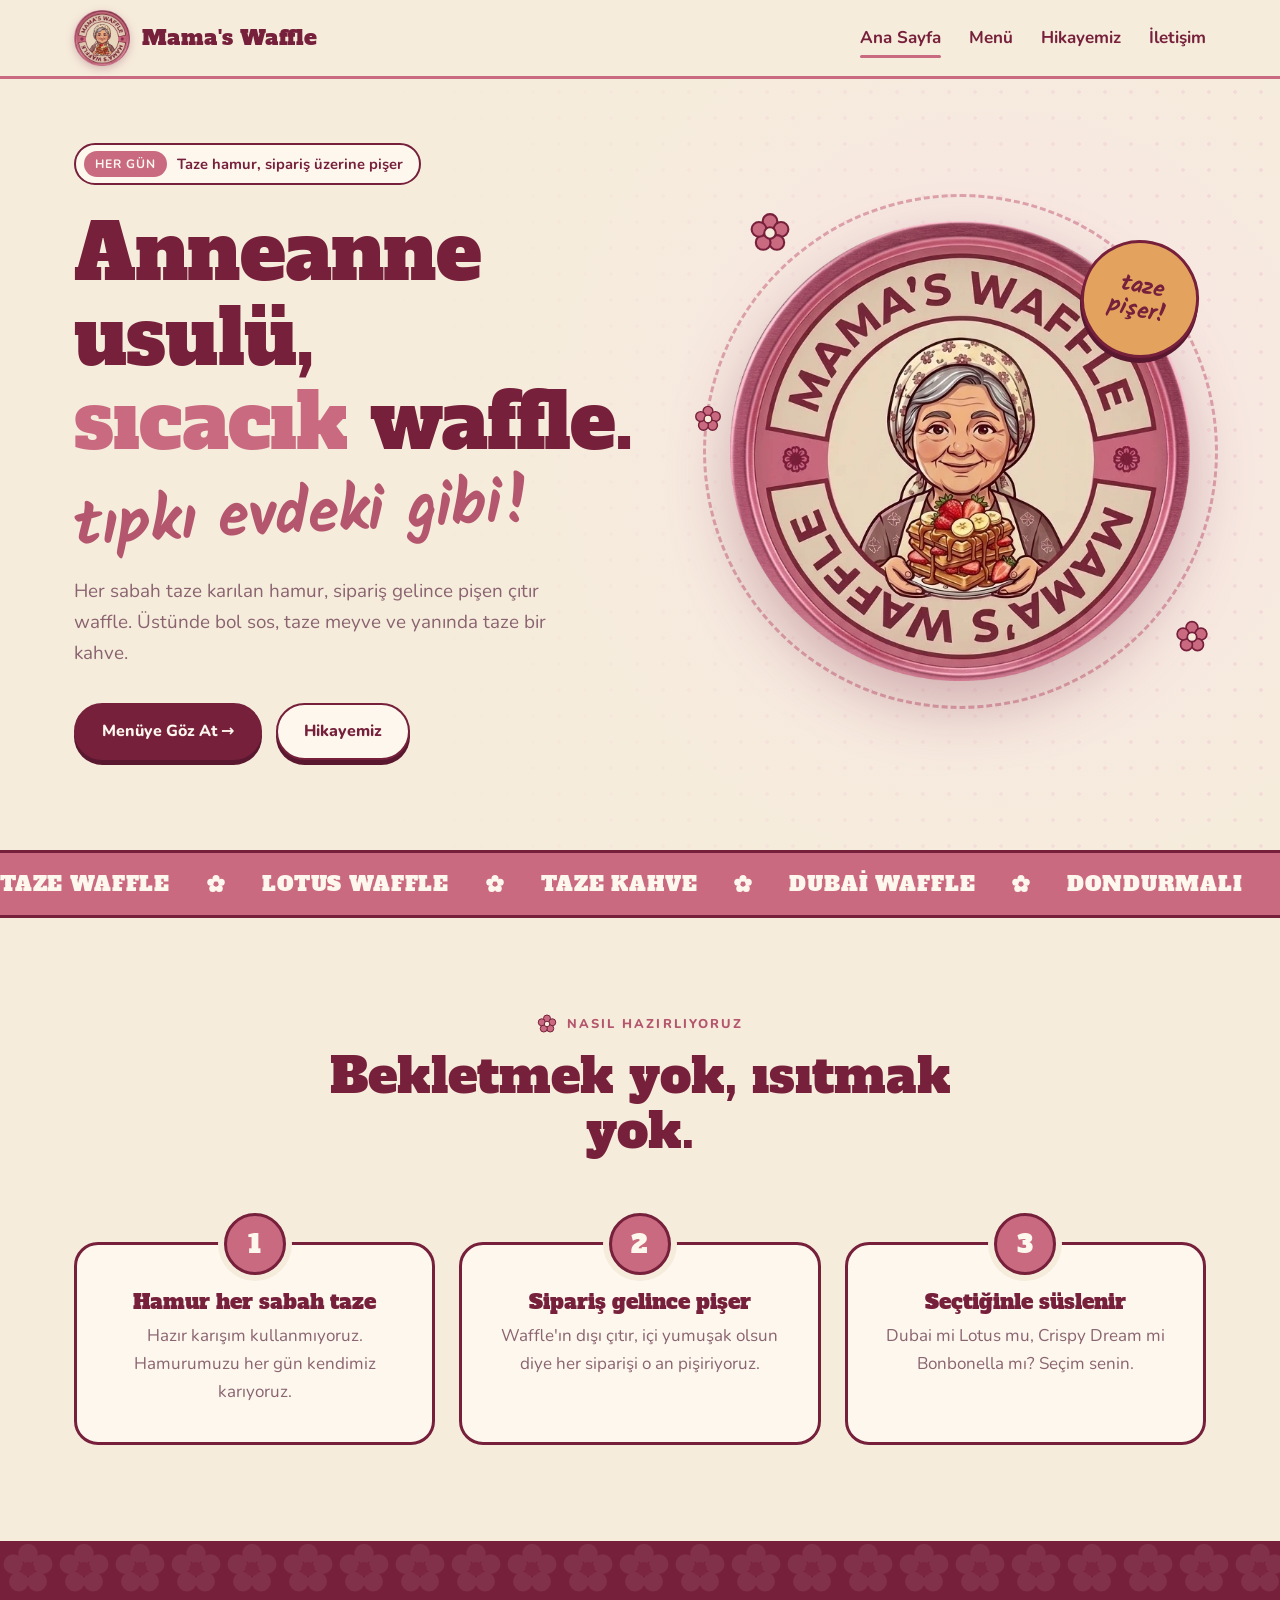
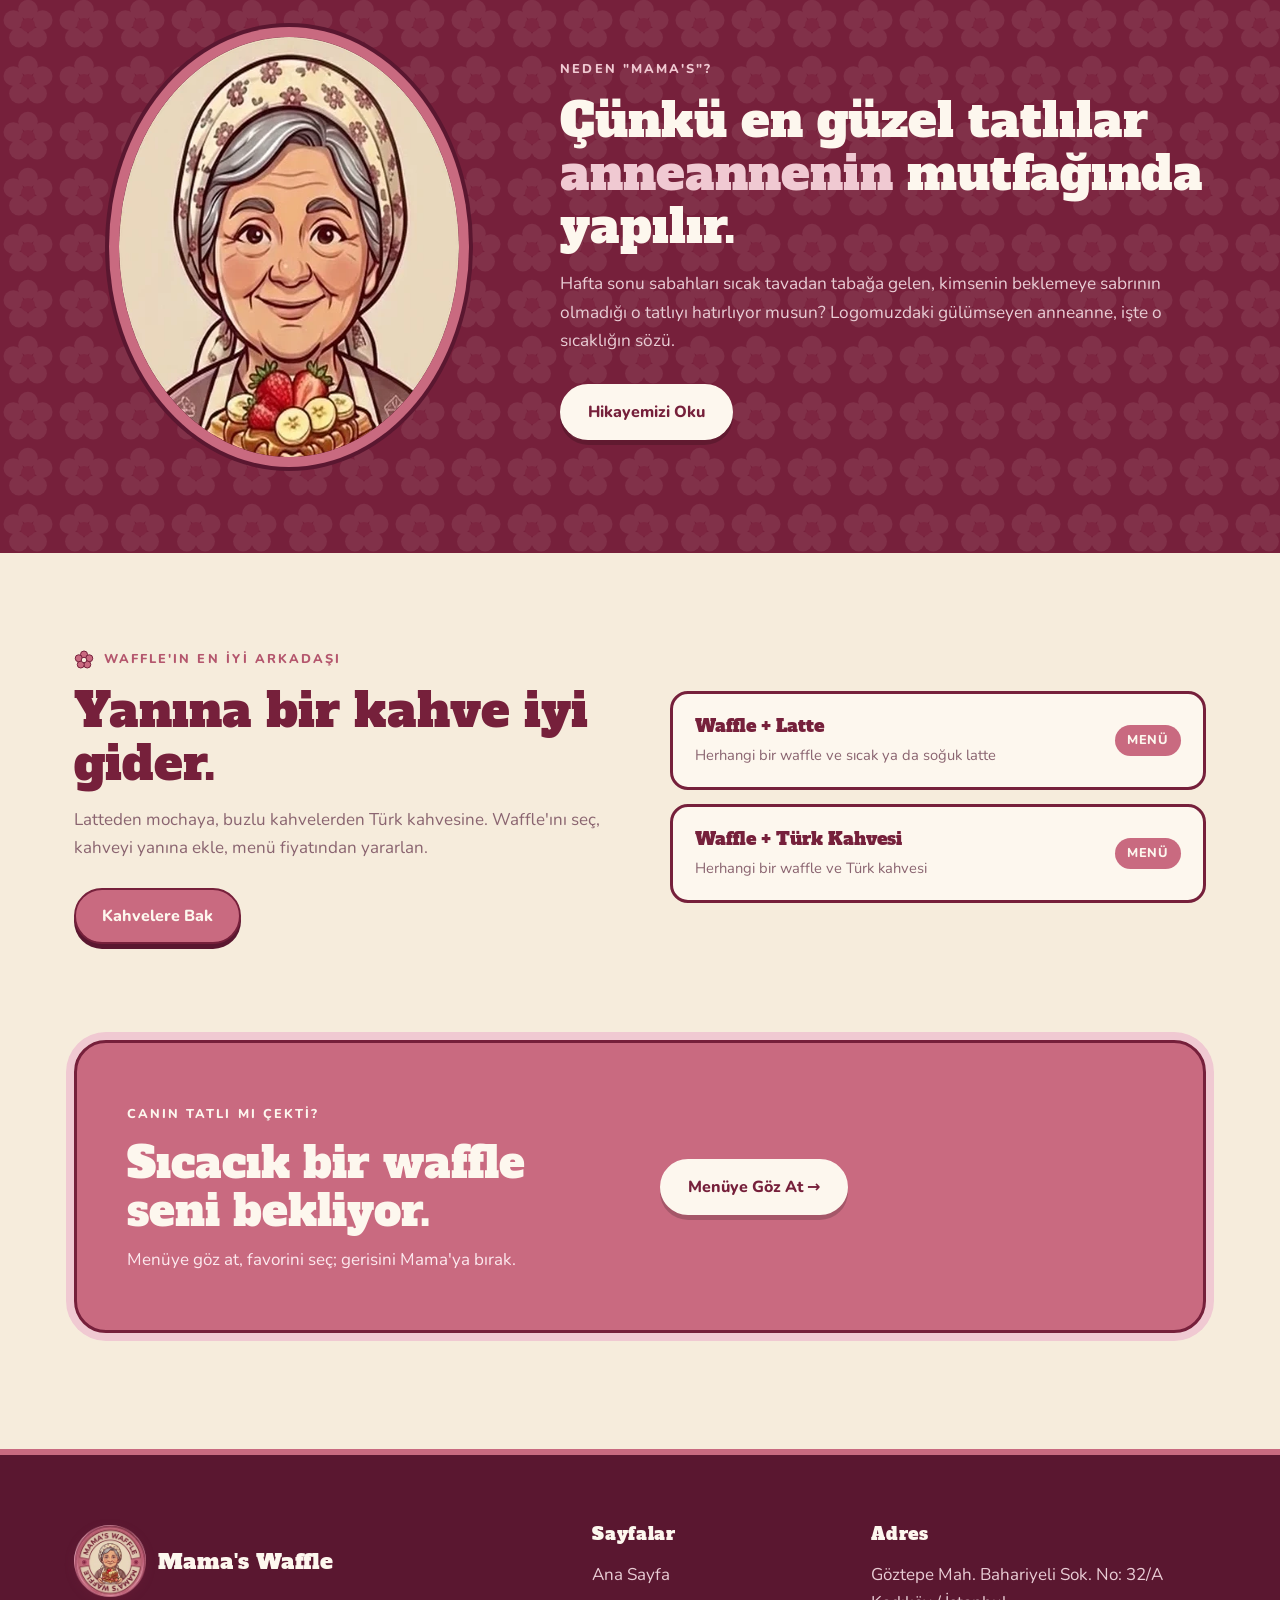
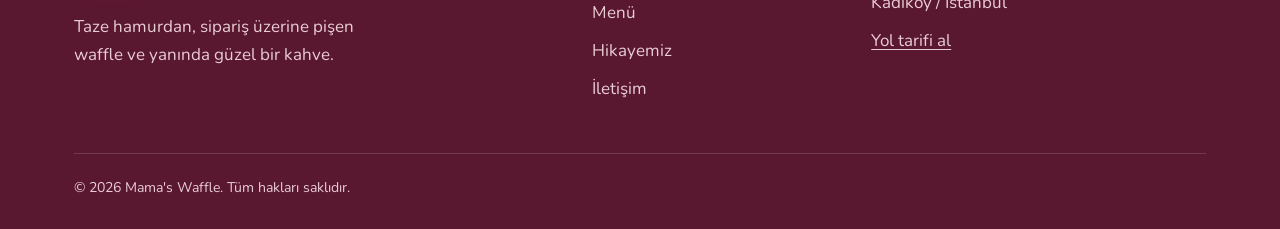
==== index.html @ 6555d4c9 "Oreo Waffle adını Crispy Dream Waffle yap Co-Authored-By: Claude Sonnet 5.5 <noreply@anthropic.com>" ====
<!DOCTYPE html>
<html lang="tr">
<head>
<meta charset="UTF-8">
<meta name="viewport" content="width=device-width, initial-scale=1.0">
<!-- Google tag (gtag.js) -->
<script async src="https://www.googletagmanager.com/gtag/js?id=G-5L23BG56F2"></script>
<script>
  window.dataLayer = window.dataLayer || [];
  function gtag(){dataLayer.push(arguments);}
  gtag('js', new Date());
  gtag('config', 'G-5L23BG56F2');
</script>
<title>Mama's Waffle | Taze Waffle ve Kahve</title>
<meta name="description" content="Mama's Waffle: taze hamurdan, sipariş üzerine pişen waffle ve kahve.">
<link rel="canonical" href="https://www.mamaswaffle.com/">
<meta property="og:type" content="website">
<meta property="og:site_name" content="Mama's Waffle">
<meta property="og:title" content="Mama's Waffle | Taze Waffle ve Kahve">
<meta property="og:description" content="Mama's Waffle: taze hamurdan, sipariş üzerine pişen waffle ve kahve.">
<meta property="og:url" content="https://www.mamaswaffle.com/">
<meta property="og:image" content="https://www.mamaswaffle.com/images/og-image.png">
<meta name="twitter:card" content="summary_large_image">
<meta name="theme-color" content="#76203b">
<link rel="icon" href="favicon.png" type="image/png">
<link rel="apple-touch-icon" href="images/apple-touch-icon.png">
<link rel="preconnect" href="https://fonts.googleapis.com">
<link rel="preconnect" href="https://fonts.gstatic.com" crossorigin>
<link href="https://fonts.googleapis.com/css2?family=Alfa+Slab+One&family=Kalam:wght@700&family=Nunito:wght@400;600;700;800&display=swap" rel="stylesheet">
<link rel="stylesheet" href="style.css">
<script type="application/ld+json">{"@context":"https://schema.org","@type":"CafeOrCoffeeShop","name":"Mama's Waffle","url":"https://www.mamaswaffle.com/","logo":"https://www.mamaswaffle.com/images/logo-512.png","servesCuisine":["Waffle","Tatlı","Kahve"],"image":"https://www.mamaswaffle.com/images/og-image.png","menu":"https://www.mamaswaffle.com/menu.html"}</script>
</head>
<body>

<header>
  <nav class="nav">
    <a href="index.html" class="logo" aria-label="Mama's Waffle ana sayfa"><img src="images/logo-320.webp" alt="Mama's Waffle logosu" width="56" height="56"><span>Mama's Waffle</span></a>
    <div class="nav-links" id="navLinks">
      <a href="index.html" class="active">Ana Sayfa</a>
      <a href="menu.html">Menü</a>
      <a href="hakkimizda.html">Hikayemiz</a>
      <a href="iletisim.html">İletişim</a>
    </div>
    <button class="burger" id="burger" aria-label="Menüyü aç" aria-expanded="false"><span></span><span></span><span></span></button>
  </nav>
</header>

<main>
<section class="hero">
  <div class="container hero-grid">
    <div>
      <span class="soon"><b>Her gün</b> Taze hamur, sipariş üzerine pişer</span>
      <h1>Anneanne usulü,<br><em>sıcacık</em> waffle. <span class="hl">tıpkı evdeki gibi!</span></h1>
      <p class="lead">Her sabah taze karılan hamur, sipariş gelince pişen çıtır waffle. Üstünde bol sos, taze meyve ve yanında taze bir kahve.</p>
      <div class="hero-cta">
        <a href="menu.html" class="btn">Menüye Göz At →</a>
        <a href="hakkimizda.html" class="btn ghost">Hikayemiz</a>
      </div>
    </div>
    <div class="hero-art">
      <div class="badge-wrap">
        <div class="sticker">taze<br>pişer!</div>
        <img src="images/logo.webp" alt="Mama's Waffle logosu: elinde çilekli muzlu waffle tutan gülümseyen anneanne" width="642" height="642">
        <i class="flower f1" aria-hidden="true"></i><i class="flower f2" aria-hidden="true"></i><i class="flower f3" aria-hidden="true"></i>
      </div>
    </div>
  </div>
</section>

<div class="marquee" aria-hidden="true">
  <div class="marquee-track">
    <span>Taze Waffle</span><span>Lotus Waffle</span><span>Taze Kahve</span><span>Dubai Waffle</span><span>Dondurmalı</span>
    <span>Taze Waffle</span><span>Lotus Waffle</span><span>Taze Kahve</span><span>Dubai Waffle</span><span>Dondurmalı</span>
  </div>
</div>

<section class="block">
  <div class="container">
    <div class="head center reveal">
      <span class="eyebrow"><i class="flower"></i>Nasıl hazırlıyoruz</span>
      <h2>Bekletmek yok, ısıtmak yok.</h2>
    </div>
    <div class="steps steps-wrap reveal">
      <div class="step"><div class="n">1</div><h3>Hamur her sabah taze</h3><p>Hazır karışım kullanmıyoruz. Hamurumuzu her gün kendimiz karıyoruz.</p></div>
      <div class="step"><div class="n">2</div><h3>Sipariş gelince pişer</h3><p>Waffle'ın dışı çıtır, içi yumuşak olsun diye her siparişi o an pişiriyoruz.</p></div>
      <div class="step"><div class="n">3</div><h3>Seçtiğinle süslenir</h3><p>Dubai mi Lotus mu, Crispy Dream mi Bonbonella mı? Seçim senin.</p></div>
    </div>
  </div>
</section>


<section class="block mama-band">
  <div class="container grid">
    <img class="portrait reveal" src="images/mama-portre.webp" alt="Mama's Waffle logosundaki anneanne" width="420" height="420" loading="lazy">
    <div class="reveal">
      <span class="eyebrow">Neden "Mama's"?</span>
      <h2>Çünkü en güzel tatlılar <em>anneannenin</em> mutfağında yapılır.</h2>
      <p>Hafta sonu sabahları sıcak tavadan tabağa gelen, kimsenin beklemeye sabrının olmadığı o tatlıyı hatırlıyor musun? Logomuzdaki gülümseyen anneanne, işte o sıcaklığın sözü.</p>
      <a href="hakkimizda.html" class="btn light">Hikayemizi Oku</a>
    </div>
  </div>
</section>

<section class="block">
  <div class="container split">
    <div class="reveal">
      <span class="eyebrow"><i class="flower"></i>Waffle'ın en iyi arkadaşı</span>
      <h2>Yanına bir kahve iyi gider.</h2>
      <p>Latteden mochaya, buzlu kahvelerden Türk kahvesine. Waffle'ını seç, kahveyi yanına ekle, menü fiyatından yararlan.</p>
      <a href="menu.html#sicak" class="btn rose" style="margin-top:26px">Kahvelere Bak</a>
    </div>
    <div class="combo reveal">
      <div><span><b>Waffle + Latte</b><small>Herhangi bir waffle ve sıcak ya da soğuk latte</small></span><span class="p">Menü</span></div>
      <div><span><b>Waffle + Türk Kahvesi</b><small>Herhangi bir waffle ve Türk kahvesi</small></span><span class="p">Menü</span></div>
    </div>
  </div>
</section>

<section class="block" style="padding-top:0">
  <div class="container">
    <div class="notify reveal">
      <div>
        <span class="eyebrow">Canın tatlı mı çekti?</span>
        <h2>Sıcacık bir waffle seni bekliyor.</h2>
        <p>Menüye göz at, favorini seç; gerisini Mama'ya bırak.</p>
      </div>
      <div><a href="menu.html" class="btn light">Menüye Göz At →</a></div>
    </div>
  </div>
</section>
</main>

<footer>
  <div class="container">
    <div class="foot">
      <div>
        <a href="index.html" class="logo"><img src="images/logo-320.webp" alt="" width="72" height="72" loading="lazy"><span>Mama's Waffle</span></a>
        <p style="margin-top:16px;max-width:320px">Taze hamurdan, sipariş üzerine pişen waffle ve yanında güzel bir kahve.</p>
      </div>
      <div>
        <h4>Sayfalar</h4>
        <ul>
          <li><a href="index.html">Ana Sayfa</a></li>
          <li><a href="menu.html">Menü</a></li>
          <li><a href="hakkimizda.html">Hikayemiz</a></li>
          <li><a href="iletisim.html">İletişim</a></li>
        </ul>
      </div>
      <div>
        <h4>Adres</h4>
        <p>Göztepe Mah. Bahariyeli Sok. No: 32/A<br>Kadıköy / İstanbul</p>
        <p style="margin-top:10px"><a href="https://www.google.com/maps/search/?api=1&amp;query=Bahariyeli+Sokak+32+G%C3%B6ztepe+Kad%C4%B1k%C3%B6y+%C4%B0stanbul" target="_blank" rel="noopener" style="text-decoration:underline;text-underline-offset:3px">Yol tarifi al</a></p>
      </div>
    </div>
    <div class="foot-bottom">
      <span>© 2026 Mama's Waffle. Tüm hakları saklıdır.</span>
    </div>
  </div>
</footer>

<script src="script.js"></script>
</body>
</html>
---- style.css ----
/* Mama's Waffle — logodan alınan renkler: gül pembe çerçeve, mürdüm yazı, krem zemin, waffle balı */
:root{
  --rose:#c96a80;
  --rose-2:#b4566d;
  --rose-soft:#f0c9d2;
  --blush:#f8e3e6;
  --plum:#76203b;
  --plum-2:#5a1730;
  --cream:#f6ecdc;
  --paper:#fdf7ee;
  --honey:#e3a35f;
  --honey-soft:#f6dcb8;
  --berry:#c8343f;
  --ink:#4a1a2b;
  --muted:#8a6470;
  --line:rgba(118,32,59,.16);
  --radius:24px;
  --display:'Alfa Slab One',Georgia,serif;
  --body:'Nunito',system-ui,sans-serif;
  --hand:'Kalam',cursive;
}
*{box-sizing:border-box;margin:0;padding:0}
html{scroll-behavior:smooth}
body{font-family:var(--body);background:var(--cream);color:var(--ink);line-height:1.65;font-size:17px;overflow-x:hidden}
h1,h2,h3,h4{font-family:var(--display);font-weight:400;line-height:1.1;color:var(--plum)}
a{color:inherit;text-decoration:none}
img,svg{max-width:100%;display:block}
.container{max-width:1180px;margin:0 auto;padding:0 24px}
.hand{font-family:var(--hand);font-weight:700;color:var(--rose-2)}

/* Çiçek süsü (logodaki çiçek) */
.flower{display:inline-block;width:20px;height:20px;background:url(images/flower.svg) center/contain no-repeat;flex-shrink:0}

/* Butonlar */
.btn{display:inline-flex;align-items:center;justify-content:center;gap:10px;background:var(--plum);color:var(--paper);border:2.5px solid var(--plum);
  padding:13px 26px;border-radius:999px;font-weight:800;font-size:1rem;cursor:pointer;font-family:var(--body);
  box-shadow:0 5px 0 var(--plum-2);transition:transform .15s,box-shadow .15s,background .15s}
.btn:hover{transform:translateY(-2px);box-shadow:0 7px 0 var(--plum-2)}
.btn:active{transform:translateY(3px);box-shadow:0 2px 0 var(--plum-2)}
.btn.rose{background:var(--rose);border-color:var(--plum)}
.btn.ghost{background:var(--paper);color:var(--plum);border-color:var(--plum)}
.btn.light{background:var(--paper);color:var(--plum);border-color:var(--paper);box-shadow:0 5px 0 rgba(0,0,0,.18)}

.eyebrow{display:inline-flex;align-items:center;gap:10px;font-size:.8rem;font-weight:800;letter-spacing:.16em;text-transform:uppercase;color:var(--rose-2);margin-bottom:14px}

/* Duyuru */
.announce{background:var(--plum);color:var(--cream);text-align:center;font-size:.92rem;padding:9px 16px;font-weight:600}
.announce a{color:var(--rose-soft);font-weight:800;text-decoration:underline;text-underline-offset:3px}

/* Header */
header{position:sticky;top:0;z-index:50;background:var(--cream);border-bottom:3px solid var(--rose)}
.nav{display:flex;align-items:center;justify-content:space-between;max-width:1180px;margin:0 auto;padding:10px 24px;gap:16px}
.logo{display:flex;align-items:center;gap:12px;line-height:1}
.logo img{width:56px;height:56px;filter:drop-shadow(0 3px 4px rgba(118,32,59,.25))}
.logo span{font-family:var(--display);font-size:1.35rem;color:var(--plum);letter-spacing:.02em}
.nav-links{display:flex;align-items:center;gap:28px}
.nav-links a{font-weight:700;position:relative;color:var(--plum)}
.nav-links a:not(.btn)::after{content:'';position:absolute;left:0;bottom:-6px;height:3px;width:0;background:var(--rose);border-radius:3px;transition:width .2s}
.nav-links a:not(.btn):hover::after,.nav-links a.active::after{width:100%}
.nav-links .btn{padding:9px 20px;font-size:.95rem;color:var(--paper)}
.burger{display:none;background:var(--paper);border:2.5px solid var(--plum);border-radius:14px;width:48px;height:44px;cursor:pointer;flex-direction:column;justify-content:center;align-items:center;gap:5px}
.burger span{width:20px;height:2.5px;background:var(--plum);border-radius:2px;transition:.2s}
.burger.open span:nth-child(1){transform:translateY(7.5px) rotate(45deg)}
.burger.open span:nth-child(2){opacity:0}
.burger.open span:nth-child(3){transform:translateY(-7.5px) rotate(-45deg)}

/* Hero */
.hero{position:relative;padding:64px 0 90px;overflow:hidden;
  background:radial-gradient(circle at 78% 46%,var(--blush) 0,transparent 42%)}
.hero::before{content:'';position:absolute;inset:0;pointer-events:none;opacity:.5;
  background-image:radial-gradient(var(--rose-soft) 1.6px,transparent 1.6px);background-size:26px 26px;
  -webkit-mask-image:linear-gradient(90deg,transparent 30%,#000 100%);mask-image:linear-gradient(90deg,transparent 30%,#000 100%)}
.hero-grid{display:grid;grid-template-columns:1.1fr .9fr;gap:40px;align-items:center;position:relative}
.soon{display:inline-flex;align-items:center;gap:10px;background:var(--paper);border:2.5px solid var(--plum);border-radius:999px;padding:6px 16px 6px 8px;font-weight:700;font-size:.92rem;margin-bottom:26px;color:var(--plum)}
.soon b{background:var(--rose);color:var(--paper);border-radius:999px;padding:3px 11px;font-size:.76rem;letter-spacing:.08em;text-transform:uppercase}
.hero h1{font-size:clamp(2.6rem,6vw,4.9rem);letter-spacing:-.01em}
.hero h1 em{font-style:normal;color:var(--rose)}
.hero h1 .hl{font-family:var(--hand);font-weight:700;color:var(--rose-2);font-size:.82em;display:inline-block;transform:rotate(-3deg)}
.hero p.lead{font-size:1.18rem;color:var(--muted);max-width:520px;margin:24px 0 34px}
.hero-cta{display:flex;flex-wrap:wrap;gap:14px}
.badge-wrap{position:relative;width:min(100%,460px);margin:0 auto;aspect-ratio:1}
.badge-wrap::before{content:'';position:absolute;inset:-6%;border-radius:50%;border:3px dashed var(--rose);opacity:.55;animation:spin 60s linear infinite}
.badge-wrap img{position:relative;width:100%;height:100%;filter:drop-shadow(0 26px 30px rgba(118,32,59,.28));animation:float 5s ease-in-out infinite}
.badge-wrap .f1,.badge-wrap .f2,.badge-wrap .f3{position:absolute;width:42px;height:42px}
.badge-wrap .f1{top:-2%;left:4%}.badge-wrap .f2{bottom:6%;right:-4%;width:34px;height:34px}.badge-wrap .f3{top:40%;left:-8%;width:28px;height:28px}
.sticker{position:absolute;right:-2%;top:4%;width:118px;height:118px;border-radius:50%;background:var(--honey);color:var(--plum);border:3px solid var(--plum);
  display:flex;align-items:center;justify-content:center;text-align:center;font-family:var(--hand);font-weight:700;font-size:1.45rem;line-height:1.05;transform:rotate(12deg);box-shadow:0 5px 0 var(--plum-2);z-index:2}
@keyframes float{50%{transform:translateY(-12px)}}
@keyframes spin{to{transform:rotate(360deg)}}

/* Kayan şerit */
.marquee{background:var(--rose);color:var(--paper);border-block:3px solid var(--plum);overflow:hidden;padding:14px 0}
.marquee-track{display:flex;gap:36px;width:max-content;animation:scroll 30s linear infinite;align-items:center}
.marquee span{font-family:var(--display);font-size:1.3rem;letter-spacing:.04em;text-transform:uppercase;display:flex;align-items:center;gap:36px}
.marquee span::after{content:'';width:20px;height:20px;background:url(images/flower-cream.svg) center/contain no-repeat}
@keyframes scroll{to{transform:translateX(-50%)}}

/* Bölümler */
.block{padding:96px 0}
.head{max-width:640px;margin-bottom:50px}
.head.center{text-align:center;margin-inline:auto}
.head h2{font-size:clamp(2rem,4.2vw,3.1rem)}
.head p{color:var(--muted);margin-top:14px;font-size:1.08rem}

/* Etiket bandı başlık (logodaki yay bant gibi) */
.ribbon{display:inline-block;background:var(--paper);border:3px solid var(--plum);border-radius:14px;padding:6px 18px;font-family:var(--display);color:var(--plum);letter-spacing:.06em;text-transform:uppercase;font-size:.95rem;box-shadow:0 0 0 5px var(--rose)}

/* Kova / tabak */
.duo{display:grid;grid-template-columns:1fr 1fr;gap:28px}
.duo-card{background:var(--paper);border:3px solid var(--plum);border-radius:var(--radius);padding:34px;display:grid;grid-template-columns:1fr 140px;gap:18px;align-items:center;box-shadow:0 0 0 7px var(--rose-soft);transition:transform .2s}
.duo-card:hover{transform:translateY(-4px)}
.duo-card.alt{background:var(--plum);color:var(--cream);box-shadow:0 0 0 7px var(--rose)}
.duo-card.alt h3{color:var(--paper)}
.duo-card .num{font-weight:800;font-size:.82rem;letter-spacing:.12em;text-transform:uppercase;color:var(--rose-2)}
.duo-card.alt .num{color:var(--rose-soft)}
.duo-card h3{font-size:2rem;margin:8px 0 10px}
.duo-card p{color:var(--muted)}
.duo-card.alt p{color:#e9cdd5}
.duo-card a{display:inline-block;margin-top:16px;font-weight:800;border-bottom:2.5px solid var(--rose)}

/* Adımlar */
.steps{display:grid;grid-template-columns:repeat(3,1fr);gap:24px}
.step{background:var(--paper);border-radius:var(--radius);padding:36px 30px;border:3px solid var(--plum);position:relative;text-align:center}
.step .n{width:62px;height:62px;border-radius:50%;background:var(--rose);color:var(--paper);font-family:var(--display);font-size:1.6rem;display:flex;align-items:center;justify-content:center;margin:-68px auto 16px;border:3px solid var(--plum);box-shadow:0 0 0 6px var(--cream)}
.step h3{font-size:1.3rem;margin-bottom:8px}
.step p{color:var(--muted)}
.steps-wrap{padding-top:34px}

/* Favoriler */
.favs{display:grid;grid-template-columns:repeat(4,1fr);gap:22px}
.fav{background:var(--paper);border:3px solid var(--plum);border-radius:var(--radius);overflow:hidden;display:flex;flex-direction:column;transition:transform .2s,box-shadow .2s}
.fav:hover{transform:translateY(-5px);box-shadow:0 10px 0 var(--rose)}
.art{height:160px;position:relative;border-bottom:3px solid var(--plum);display:flex;align-items:center;justify-content:center}
.art svg{width:110px;height:110px}
.art.a1{background:#e6efd4}.art.a2{background:var(--honey-soft)}.art.a3{background:var(--blush)}.art.a4{background:#efe2f0}
.tag{position:absolute;top:12px;left:12px;background:var(--plum);color:var(--paper);font-size:.72rem;font-weight:800;letter-spacing:.08em;text-transform:uppercase;padding:4px 10px;border-radius:999px}
.tag.r{background:var(--rose)}.tag.g{background:#6d8a3a}
.fav-body{padding:18px 20px 22px;display:flex;flex-direction:column;gap:4px;flex:1}
.fav-body .type{font-size:.76rem;font-weight:800;letter-spacing:.12em;text-transform:uppercase;color:var(--rose-2)}
.fav-body h3{font-size:1.25rem}
.fav-body p{color:var(--muted);font-size:.95rem}

/* Mama bandı */
.mama-band{background:var(--plum);color:var(--cream);position:relative;overflow:hidden}
.mama-band::before{content:'';position:absolute;inset:0;opacity:.08;background:url(images/flower-cream.svg) 0 0/56px 56px}
.mama-band .grid{display:grid;grid-template-columns:.8fr 1.2fr;gap:56px;align-items:center;position:relative}
.mama-band h2{color:var(--paper);font-size:clamp(2rem,4vw,3rem)}
.mama-band h2 em{font-style:normal;color:var(--rose-soft)}
.mama-band p{color:#e9cdd5;margin:18px 0 28px;font-size:1.08rem}
.mama-band .eyebrow{color:var(--rose-soft)}
.mama-band .portrait{max-width:340px;margin:0 auto;border-radius:50%;box-shadow:0 0 0 10px var(--rose),0 0 0 14px var(--plum-2)}

/* Kahve */
.combo{display:grid;gap:14px}
.combo div{display:flex;justify-content:space-between;align-items:center;gap:16px;background:var(--paper);border:3px solid var(--plum);border-radius:18px;padding:18px 22px}
.combo b{display:block;font-family:var(--display);font-weight:400;color:var(--plum);font-size:1.1rem}
.combo small{color:var(--muted);font-size:.92rem}
.combo .p{background:var(--rose);color:var(--paper);font-weight:800;font-size:.8rem;padding:5px 12px;border-radius:999px;white-space:nowrap;text-transform:uppercase;letter-spacing:.06em}
.split{display:grid;grid-template-columns:1fr 1fr;gap:60px;align-items:center}
.split h2{font-size:clamp(2rem,4vw,3rem)}
.split p{color:var(--muted);margin-top:16px}

/* Fit */
.fit-band{display:grid;grid-template-columns:auto 1fr auto;gap:30px;align-items:center;background:#e9efd9;border:3px solid var(--plum);border-radius:var(--radius);padding:32px 36px}
.fit-band .badge{width:84px;height:84px;border-radius:50%;background:#6d8a3a;color:var(--paper);display:flex;align-items:center;justify-content:center;font-family:var(--display);font-size:1.3rem;border:3px solid var(--plum)}
.fit-band h3{font-size:1.6rem}
.fit-band p{color:var(--muted);margin-top:6px}

/* Haber ver */
.notify{background:var(--rose);color:var(--paper);border:3px solid var(--plum);border-radius:32px;padding:56px 50px;display:grid;grid-template-columns:1fr 1fr;gap:40px;align-items:center;position:relative;overflow:hidden;box-shadow:0 0 0 8px var(--rose-soft)}
.notify h2{color:var(--paper);font-size:clamp(1.9rem,3.6vw,2.7rem)}
.notify p{margin-top:12px;color:#fde9ee}
.notify .eyebrow{color:var(--paper)}
.notify form{display:grid;gap:12px}
.field{width:100%;padding:14px 18px;border-radius:14px;border:2.5px solid var(--plum);background:var(--paper);font:inherit;color:var(--ink)}
.field:focus{outline:3px solid var(--rose-soft);outline-offset:1px}
textarea.field{min-height:130px;resize:vertical}
.form-msg{display:none;background:var(--paper);color:var(--plum);border:2.5px solid var(--plum);border-radius:14px;padding:13px 16px;font-weight:700}
.form-msg.show{display:block}

/* Sayfa başı */
.page-hero{padding:70px 0 56px;position:relative;overflow:hidden;text-align:center;background:radial-gradient(circle at 50% 0,var(--blush),transparent 60%);border-bottom:3px dashed var(--rose)}
.page-hero h1{font-size:clamp(2.4rem,5.5vw,4.2rem);max-width:820px;margin:0 auto}
.page-hero h1 em{font-style:normal;color:var(--rose)}
.page-hero p{color:var(--muted);max-width:600px;margin:18px auto 0;font-size:1.12rem}
.page-hero .mini{width:86px;height:86px;margin:0 auto 18px}

/* Menü */
.tabs{position:sticky;top:79px;z-index:40;background:var(--cream);border-bottom:2px solid var(--line)}
.tabs .container{display:flex;gap:8px;overflow-x:auto;padding-block:12px;scrollbar-width:none}
.tabs .container::-webkit-scrollbar{display:none}
.tabs a{white-space:nowrap;padding:8px 16px;border-radius:999px;font-weight:800;font-size:.92rem;border:2.5px solid var(--plum);color:var(--plum);background:var(--paper);transition:background .15s,color .15s}
.tabs a.on,.tabs a:hover{background:var(--plum);color:var(--paper)}
.menu-sec{padding:64px 0 16px;scroll-margin-top:150px}
.sec-head{display:flex;align-items:flex-end;justify-content:space-between;gap:30px;flex-wrap:wrap;margin-bottom:22px;padding-bottom:16px;border-bottom:3px solid var(--plum)}
.sec-head h2{font-size:clamp(1.8rem,3.6vw,2.5rem);display:flex;align-items:center;gap:12px}
.sec-head p{color:var(--muted);max-width:460px}
.m-grid{display:grid;grid-template-columns:1fr 1fr;column-gap:60px}
.m-item{padding:20px 0;border-bottom:2px dotted var(--rose-soft)}
.m-row{display:flex;align-items:baseline;gap:12px}
.m-row h3{font-family:var(--body);font-weight:800;font-size:1.12rem;color:var(--plum)}
.m-row .dots{flex:1;border-bottom:2px dotted var(--rose);transform:translateY(-5px)}
.m-row .price{font-family:var(--display);color:var(--rose-2);font-size:1.15rem}
.m-item p{color:var(--muted);font-size:.95rem;margin-top:4px}
.pill{display:inline-block;font-size:.66rem;font-weight:800;letter-spacing:.08em;text-transform:uppercase;padding:2px 8px;border-radius:999px;vertical-align:middle;margin-left:4px;background:var(--plum);color:var(--paper)}
.pill.r{background:var(--rose)}.pill.y{background:var(--honey);color:var(--plum)}.pill.g{background:#6d8a3a}
.note{margin:46px 0 80px;background:var(--paper);border:2.5px dashed var(--rose);border-radius:18px;padding:18px 22px;color:var(--muted);font-size:.95rem}
.note.inline{margin:26px 0 0}

/* Hikaye */
.quote{font-family:var(--hand);font-size:clamp(1.9rem,3.4vw,2.6rem);line-height:1.25;color:var(--plum);background:var(--paper);border:3px solid var(--plum);border-radius:var(--radius);padding:44px 40px;box-shadow:0 0 0 8px var(--rose-soft);position:relative;font-weight:700}
.quote small{display:block;font-family:var(--body);font-size:1rem;color:var(--muted);margin-top:16px;font-weight:600}
.quote::before{content:'';position:absolute;top:-22px;right:28px;width:44px;height:44px;background:url(images/flower.svg) center/contain no-repeat}
.values{display:grid;grid-template-columns:repeat(3,1fr);gap:22px}
.value{background:var(--paper);border:3px solid var(--plum);border-radius:var(--radius);padding:30px}
.value .ic{width:56px;height:56px;border-radius:50%;background:var(--blush);border:2.5px solid var(--plum);display:flex;align-items:center;justify-content:center;margin-bottom:16px}
.value h3{font-size:1.3rem;margin-bottom:8px}
.value p{color:var(--muted)}

/* İletişim */
.contact-grid{display:grid;grid-template-columns:.9fr 1.1fr;gap:40px;align-items:start}
.info-list{display:grid;gap:16px}
.info{display:flex;gap:16px;align-items:flex-start;background:var(--paper);border:3px solid var(--plum);border-radius:20px;padding:20px}
.info .ic{width:46px;height:46px;border-radius:50%;background:var(--blush);display:flex;align-items:center;justify-content:center;flex-shrink:0;border:2px solid var(--plum)}
.info h3{font-size:1.15rem}
.info p{color:var(--muted);font-size:.96rem}
.card-form{background:var(--paper);border:3px solid var(--plum);border-radius:var(--radius);padding:34px;display:grid;gap:14px;box-shadow:0 0 0 8px var(--rose-soft)}
.card-form h2{font-size:1.7rem;margin-bottom:6px}
.card-form label{display:grid;gap:6px;font-weight:700;font-size:.92rem;color:var(--plum)}
.row2{display:grid;grid-template-columns:1fr 1fr;gap:14px}

/* Footer */
footer{background:var(--plum-2);color:#e9cdd5;padding:70px 0 30px;margin-top:20px;border-top:6px solid var(--rose)}
.foot{display:grid;grid-template-columns:2fr 1fr 1.4fr;gap:40px}
footer .logo span{color:var(--paper)}
footer .logo img{width:72px;height:72px}
footer h4{color:var(--paper);font-size:1.1rem;margin-bottom:16px;letter-spacing:.04em}
footer ul{list-style:none;display:grid;gap:10px}
footer a:hover{color:var(--paper)}
.foot-bottom{border-top:1px solid rgba(255,255,255,.15);margin-top:50px;padding-top:22px;display:flex;justify-content:space-between;gap:16px;flex-wrap:wrap;font-size:.88rem}
.foot-bottom a{text-decoration:underline;text-underline-offset:3px}

/* Kaydırınca belirme */
.reveal{opacity:0;translate:0 24px;transition:opacity .7s ease,translate .7s ease}
.reveal.in{opacity:1;translate:0 0}
@media (prefers-reduced-motion:reduce){*{animation:none!important;transition:none!important}.reveal{opacity:1;translate:0 0}}

/* Mobil */
@media (max-width:980px){
  .hero-grid,.split,.mama-band .grid,.contact-grid,.notify{grid-template-columns:1fr}
  .hero-art{order:-1}
  .badge-wrap{width:min(78%,360px)}
  .favs{grid-template-columns:1fr 1fr}
  .duo{grid-template-columns:1fr}
  .values,.steps{grid-template-columns:1fr}
  .steps{gap:56px}
  .foot{grid-template-columns:1fr 1fr}
  .foot>div:first-child{grid-column:1/-1}
}
@media (max-width:820px){
  .burger{display:flex}
  .nav-links{position:absolute;top:100%;left:0;right:0;background:var(--cream);flex-direction:column;align-items:stretch;gap:0;padding:8px 24px 20px;border-bottom:3px solid var(--rose);display:none}
  .nav-links.open{display:flex}
  .nav-links a{padding:14px 0;border-bottom:1px solid var(--line)}
  .nav-links a:not(.btn)::after{display:none}
  .nav-links .btn{margin-top:14px;border-bottom:2.5px solid var(--plum)}
  .m-grid{grid-template-columns:1fr}
  .tabs{top:75px}
}
@media (max-width:560px){
  body{font-size:16px}
  .container{padding:0 16px}
  .nav{padding:8px 16px}
  .logo img{width:52px;height:52px}
  .logo span{font-size:1.15rem}
  .block{padding:70px 0}
  .hero{padding:36px 0 64px}
  .sticker{width:92px;height:92px;font-size:1.15rem}
  .favs{grid-template-columns:1fr}
  .duo-card{grid-template-columns:1fr;padding:28px}
  .duo-card svg{display:none}
  .fit-band{grid-template-columns:1fr;text-align:center;justify-items:center}
  .notify{padding:40px 24px}
  .row2{grid-template-columns:1fr}
  .foot{grid-template-columns:1fr}
  .tabs{top:71px}
}
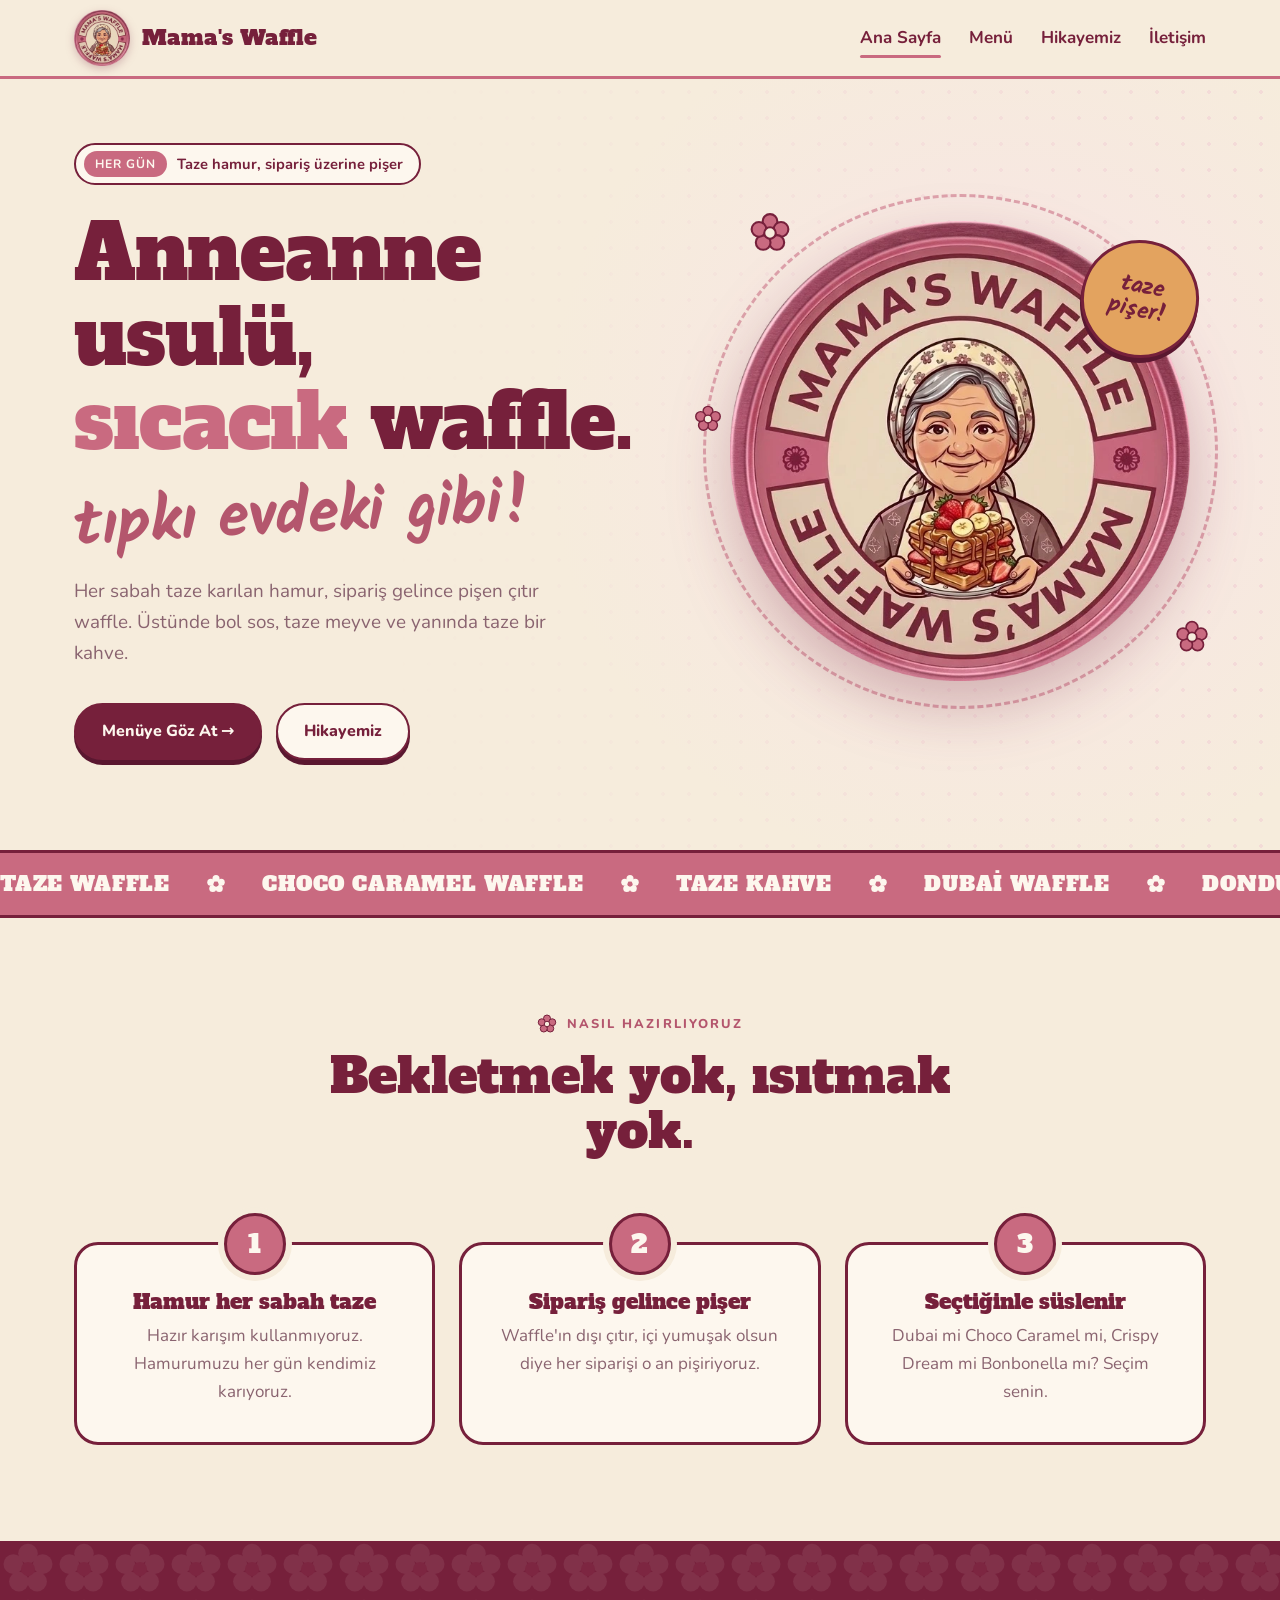
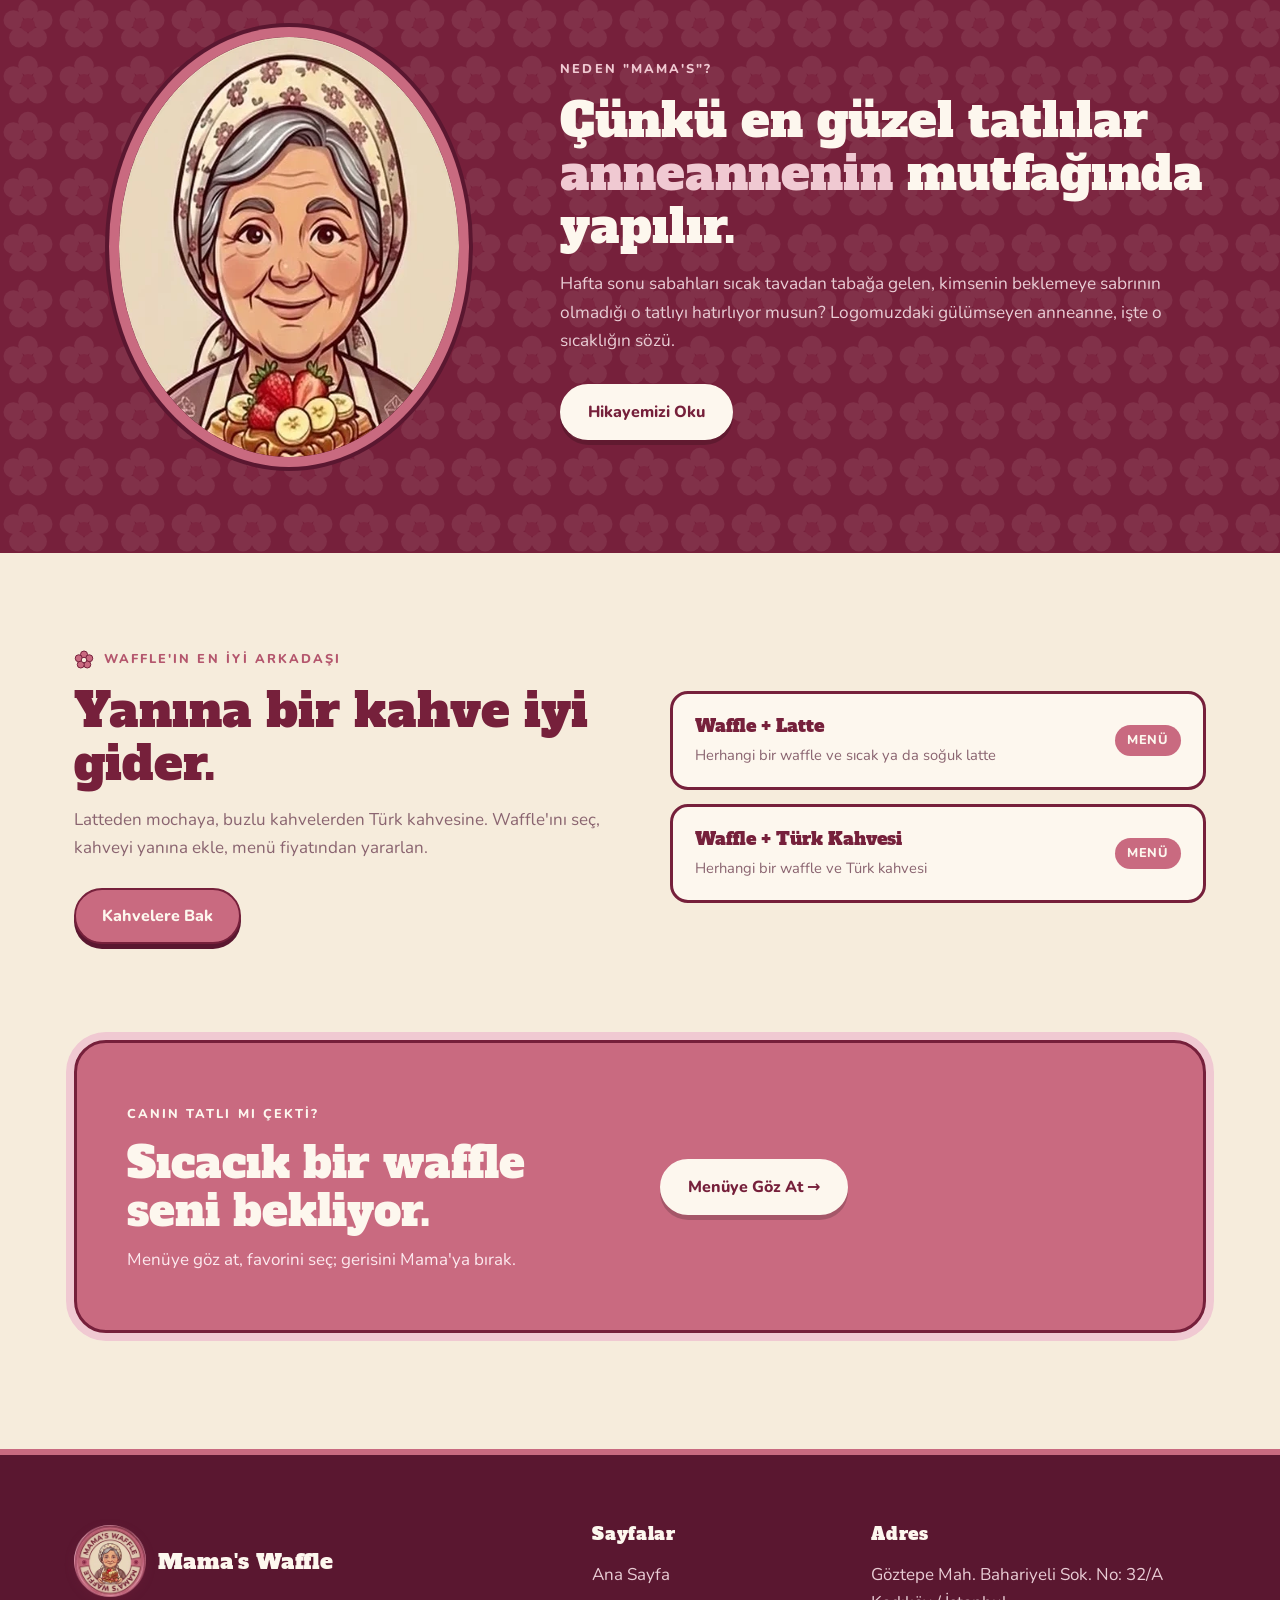
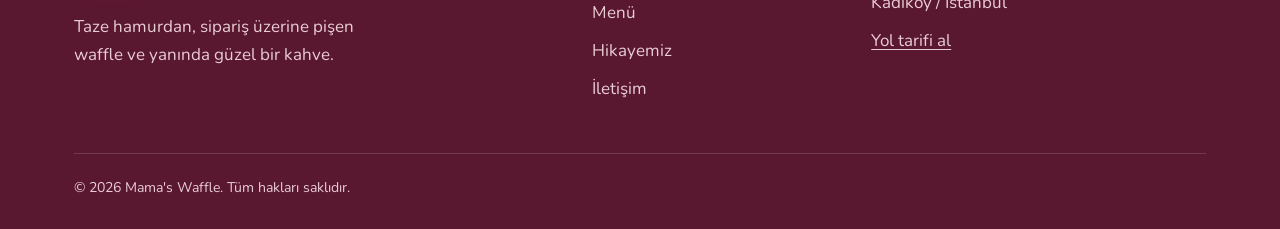
==== commit d27b1628: "Lotus Waffle adını Choco Caramel Waffle yap Co-Authored-By: Claude Sonnet 5.5 <noreply@anthropic.com" ====
--- a/index.html
+++ b/index.html
@@ -69,8 +69,8 @@
 
 <div class="marquee" aria-hidden="true">
   <div class="marquee-track">
-    <span>Taze Waffle</span><span>Lotus Waffle</span><span>Taze Kahve</span><span>Dubai Waffle</span><span>Dondurmalı</span>
-    <span>Taze Waffle</span><span>Lotus Waffle</span><span>Taze Kahve</span><span>Dubai Waffle</span><span>Dondurmalı</span>
+    <span>Taze Waffle</span><span>Choco Caramel Waffle</span><span>Taze Kahve</span><span>Dubai Waffle</span><span>Dondurmalı</span>
+    <span>Taze Waffle</span><span>Choco Caramel Waffle</span><span>Taze Kahve</span><span>Dubai Waffle</span><span>Dondurmalı</span>
   </div>
 </div>
 
@@ -83,7 +83,7 @@
     <div class="steps steps-wrap reveal">
       <div class="step"><div class="n">1</div><h3>Hamur her sabah taze</h3><p>Hazır karışım kullanmıyoruz. Hamurumuzu her gün kendimiz karıyoruz.</p></div>
       <div class="step"><div class="n">2</div><h3>Sipariş gelince pişer</h3><p>Waffle'ın dışı çıtır, içi yumuşak olsun diye her siparişi o an pişiriyoruz.</p></div>
-      <div class="step"><div class="n">3</div><h3>Seçtiğinle süslenir</h3><p>Dubai mi Lotus mu, Crispy Dream mi Bonbonella mı? Seçim senin.</p></div>
+      <div class="step"><div class="n">3</div><h3>Seçtiğinle süslenir</h3><p>Dubai mi Choco Caramel mi, Crispy Dream mi Bonbonella mı? Seçim senin.</p></div>
     </div>
   </div>
 </section>
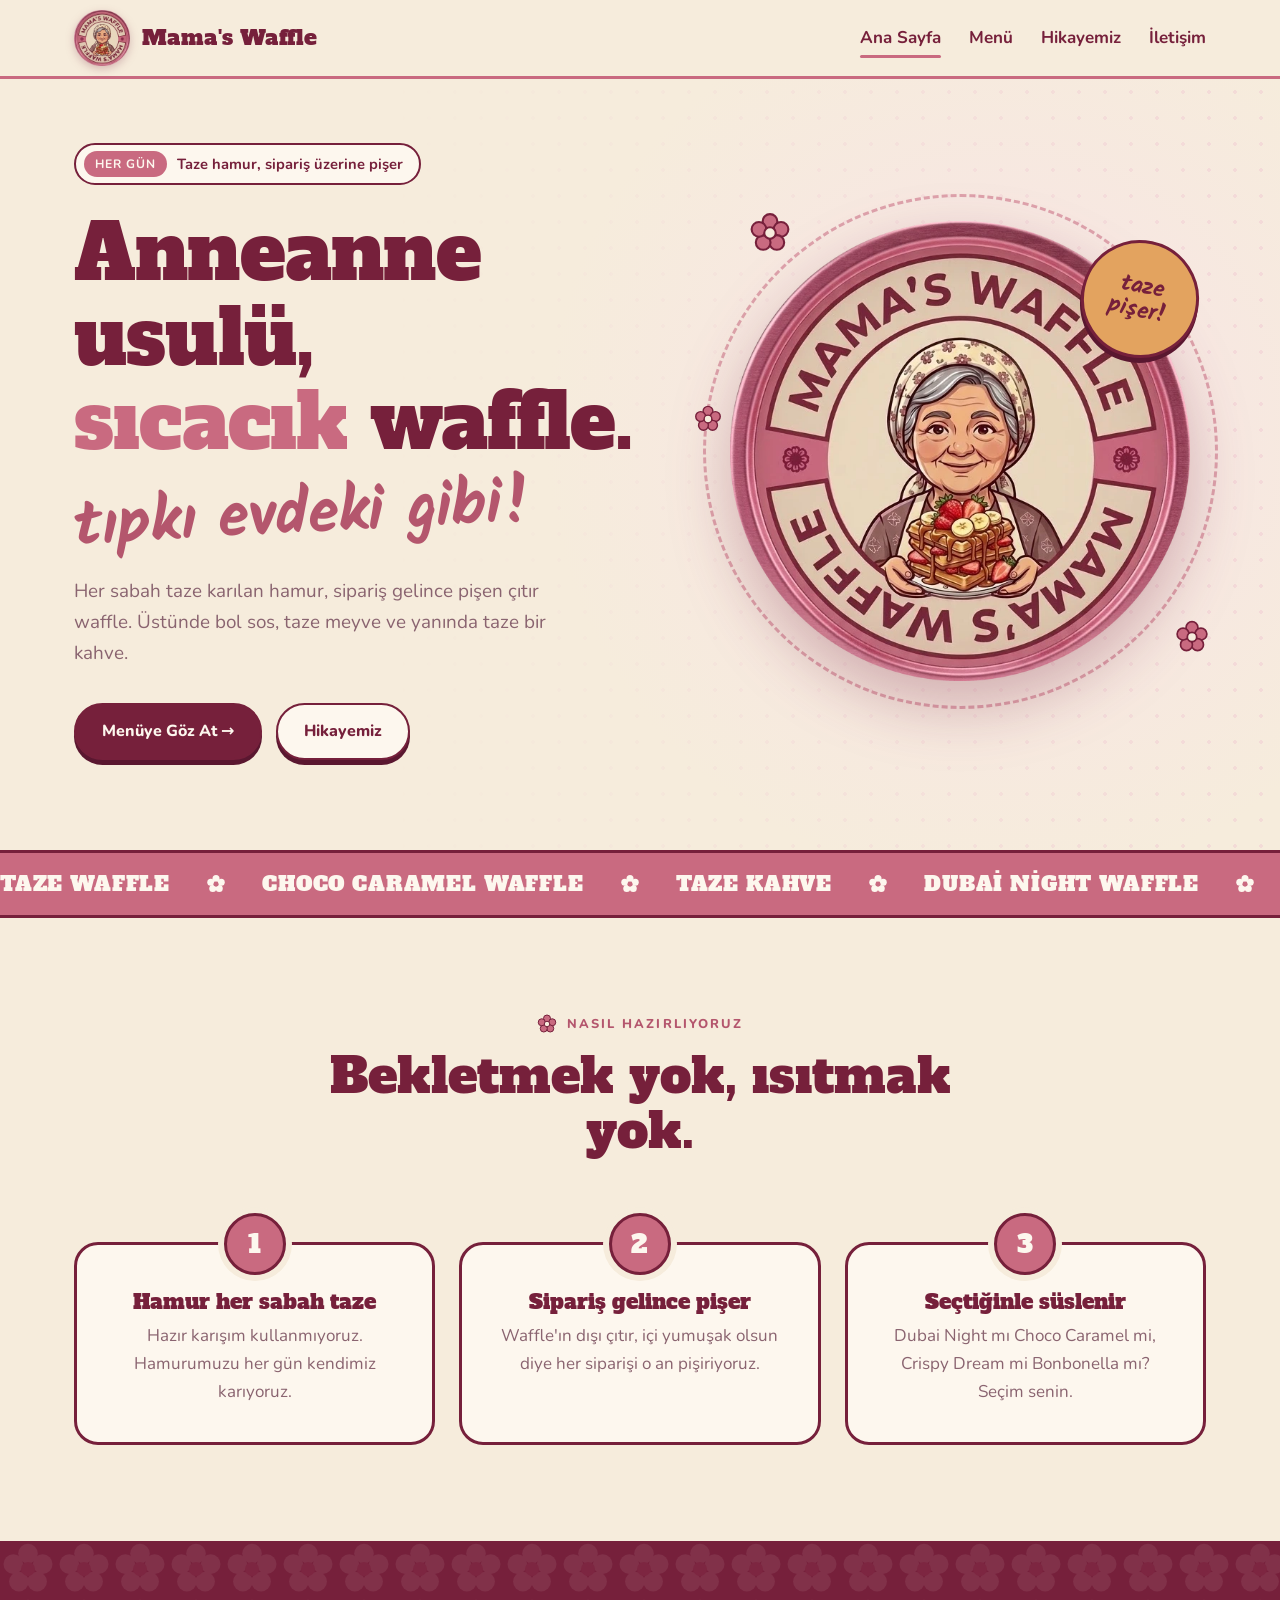
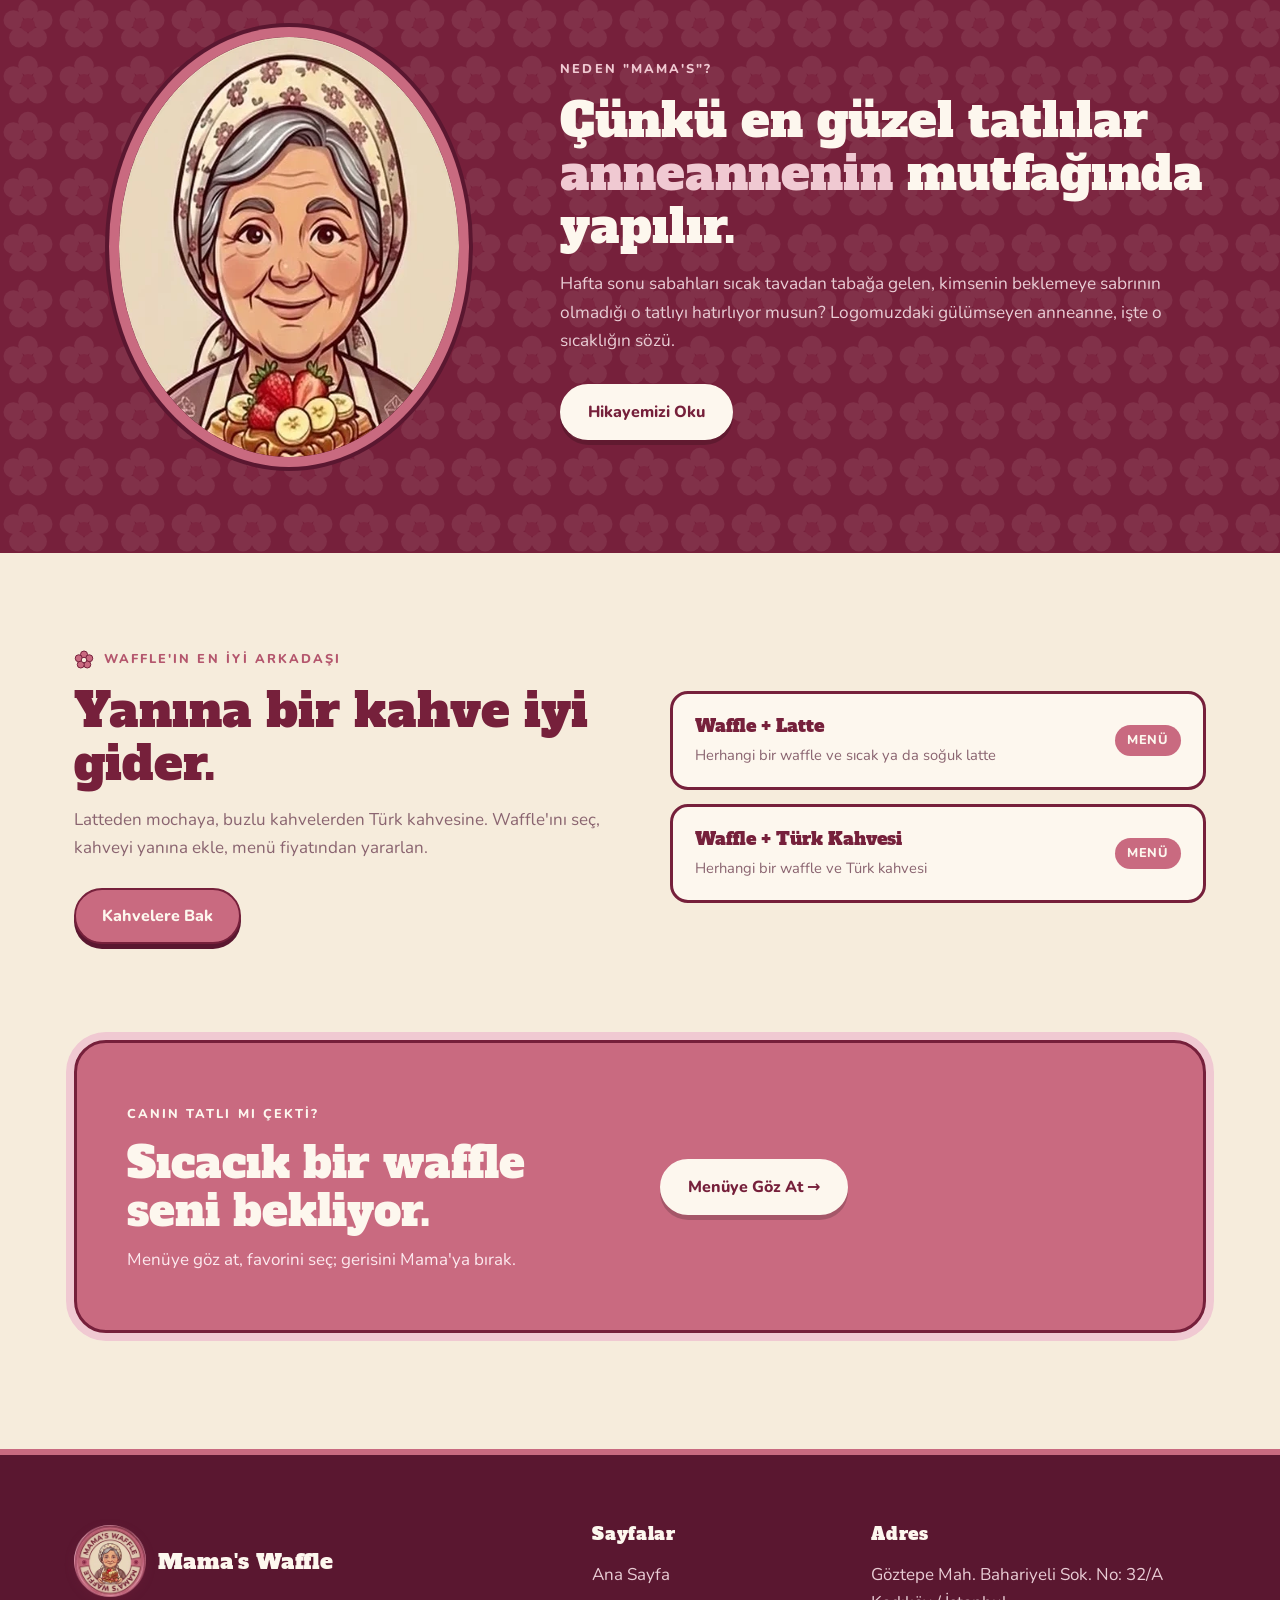
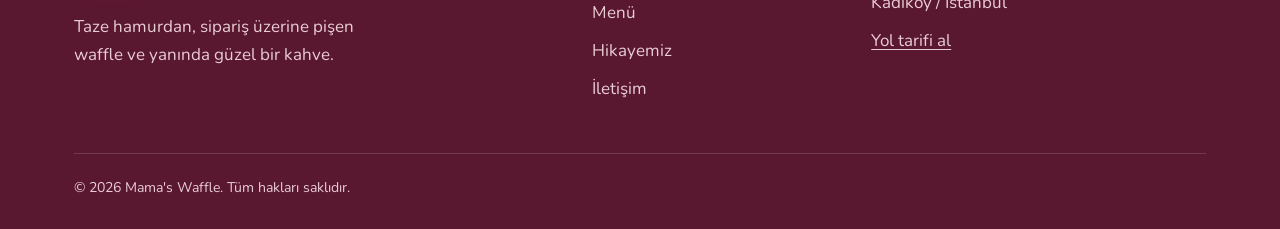
==== commit 137b30e3: "Dubai Waffle adını Dubai Night Waffle yap Co-Authored-By: Claude Sonnet 5.5 <noreply@anthropic.com>" ====
--- a/index.html
+++ b/index.html
@@ -69,8 +69,8 @@
 
 <div class="marquee" aria-hidden="true">
   <div class="marquee-track">
-    <span>Taze Waffle</span><span>Choco Caramel Waffle</span><span>Taze Kahve</span><span>Dubai Waffle</span><span>Dondurmalı</span>
-    <span>Taze Waffle</span><span>Choco Caramel Waffle</span><span>Taze Kahve</span><span>Dubai Waffle</span><span>Dondurmalı</span>
+    <span>Taze Waffle</span><span>Choco Caramel Waffle</span><span>Taze Kahve</span><span>Dubai Night Waffle</span><span>Dondurmalı</span>
+    <span>Taze Waffle</span><span>Choco Caramel Waffle</span><span>Taze Kahve</span><span>Dubai Night Waffle</span><span>Dondurmalı</span>
   </div>
 </div>
 
@@ -83,7 +83,7 @@
     <div class="steps steps-wrap reveal">
       <div class="step"><div class="n">1</div><h3>Hamur her sabah taze</h3><p>Hazır karışım kullanmıyoruz. Hamurumuzu her gün kendimiz karıyoruz.</p></div>
       <div class="step"><div class="n">2</div><h3>Sipariş gelince pişer</h3><p>Waffle'ın dışı çıtır, içi yumuşak olsun diye her siparişi o an pişiriyoruz.</p></div>
-      <div class="step"><div class="n">3</div><h3>Seçtiğinle süslenir</h3><p>Dubai mi Choco Caramel mi, Crispy Dream mi Bonbonella mı? Seçim senin.</p></div>
+      <div class="step"><div class="n">3</div><h3>Seçtiğinle süslenir</h3><p>Dubai Night mı Choco Caramel mi, Crispy Dream mi Bonbonella mı? Seçim senin.</p></div>
     </div>
   </div>
 </section>
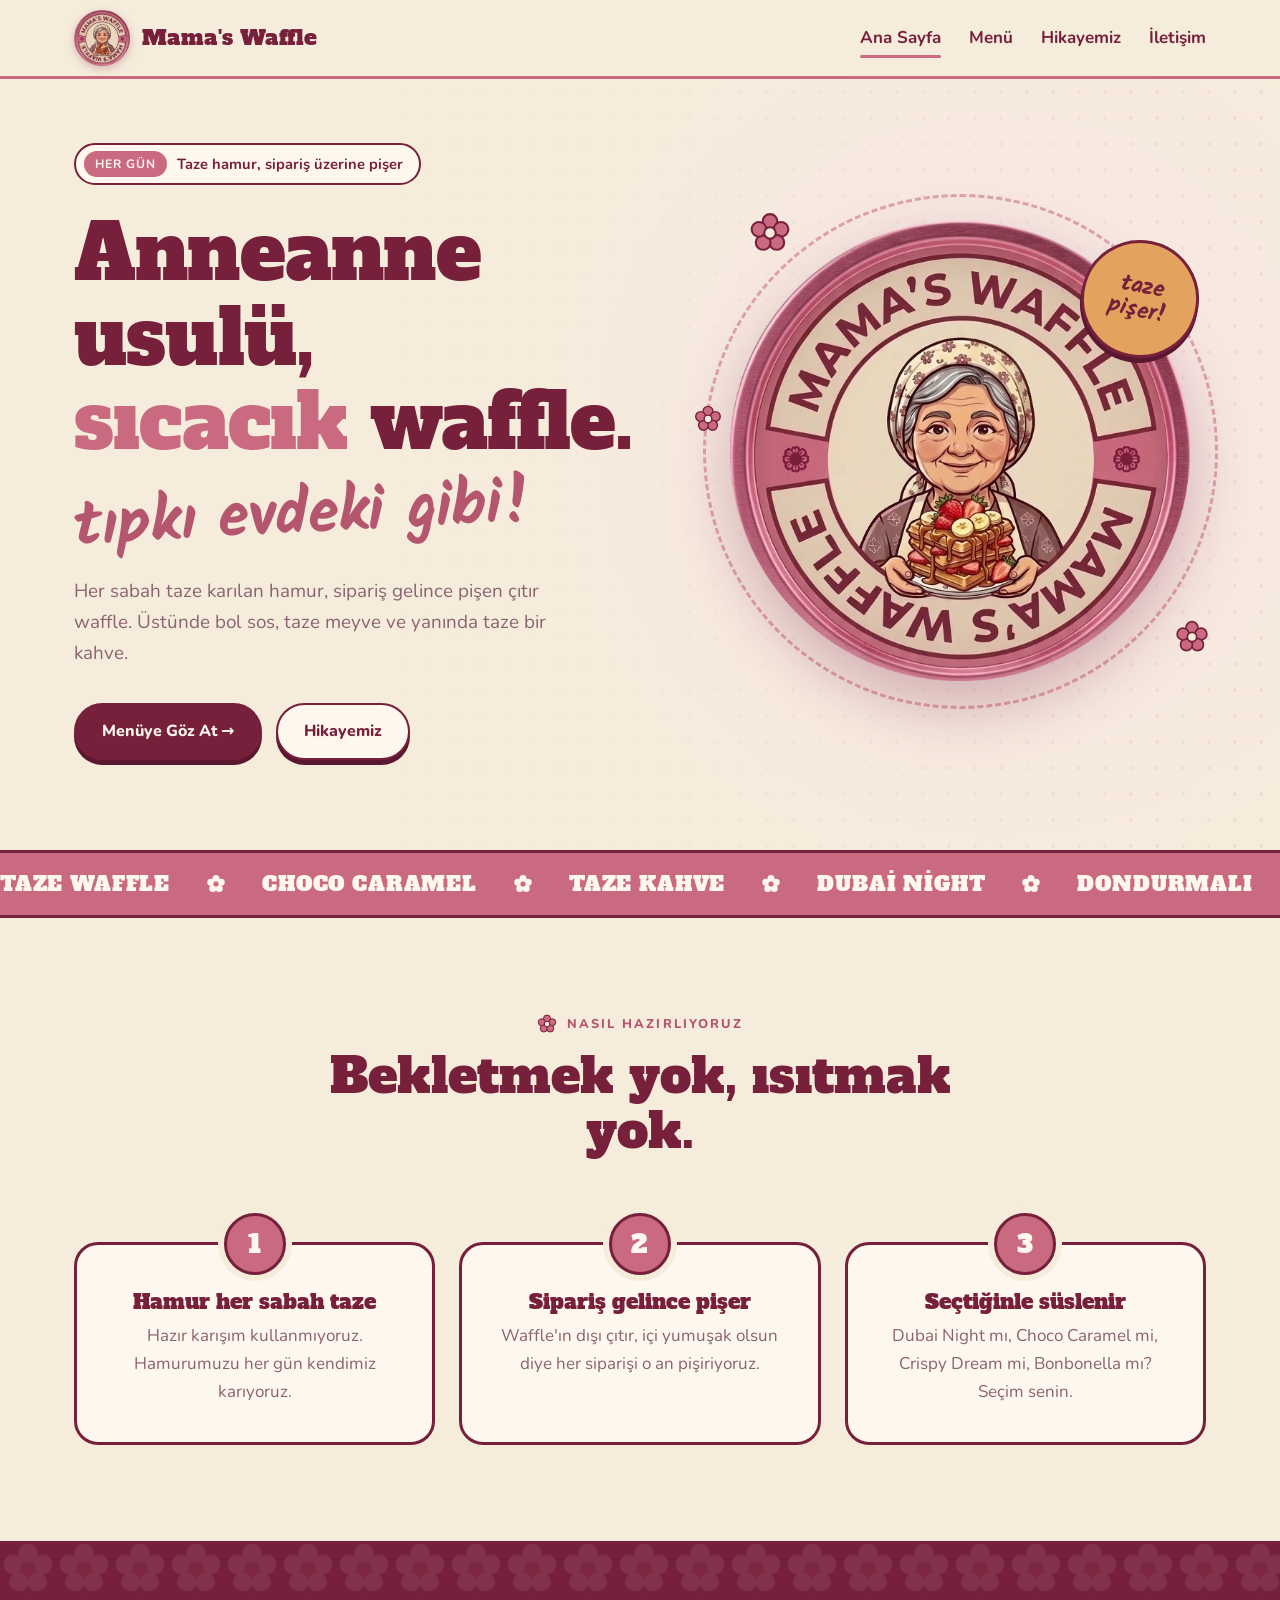
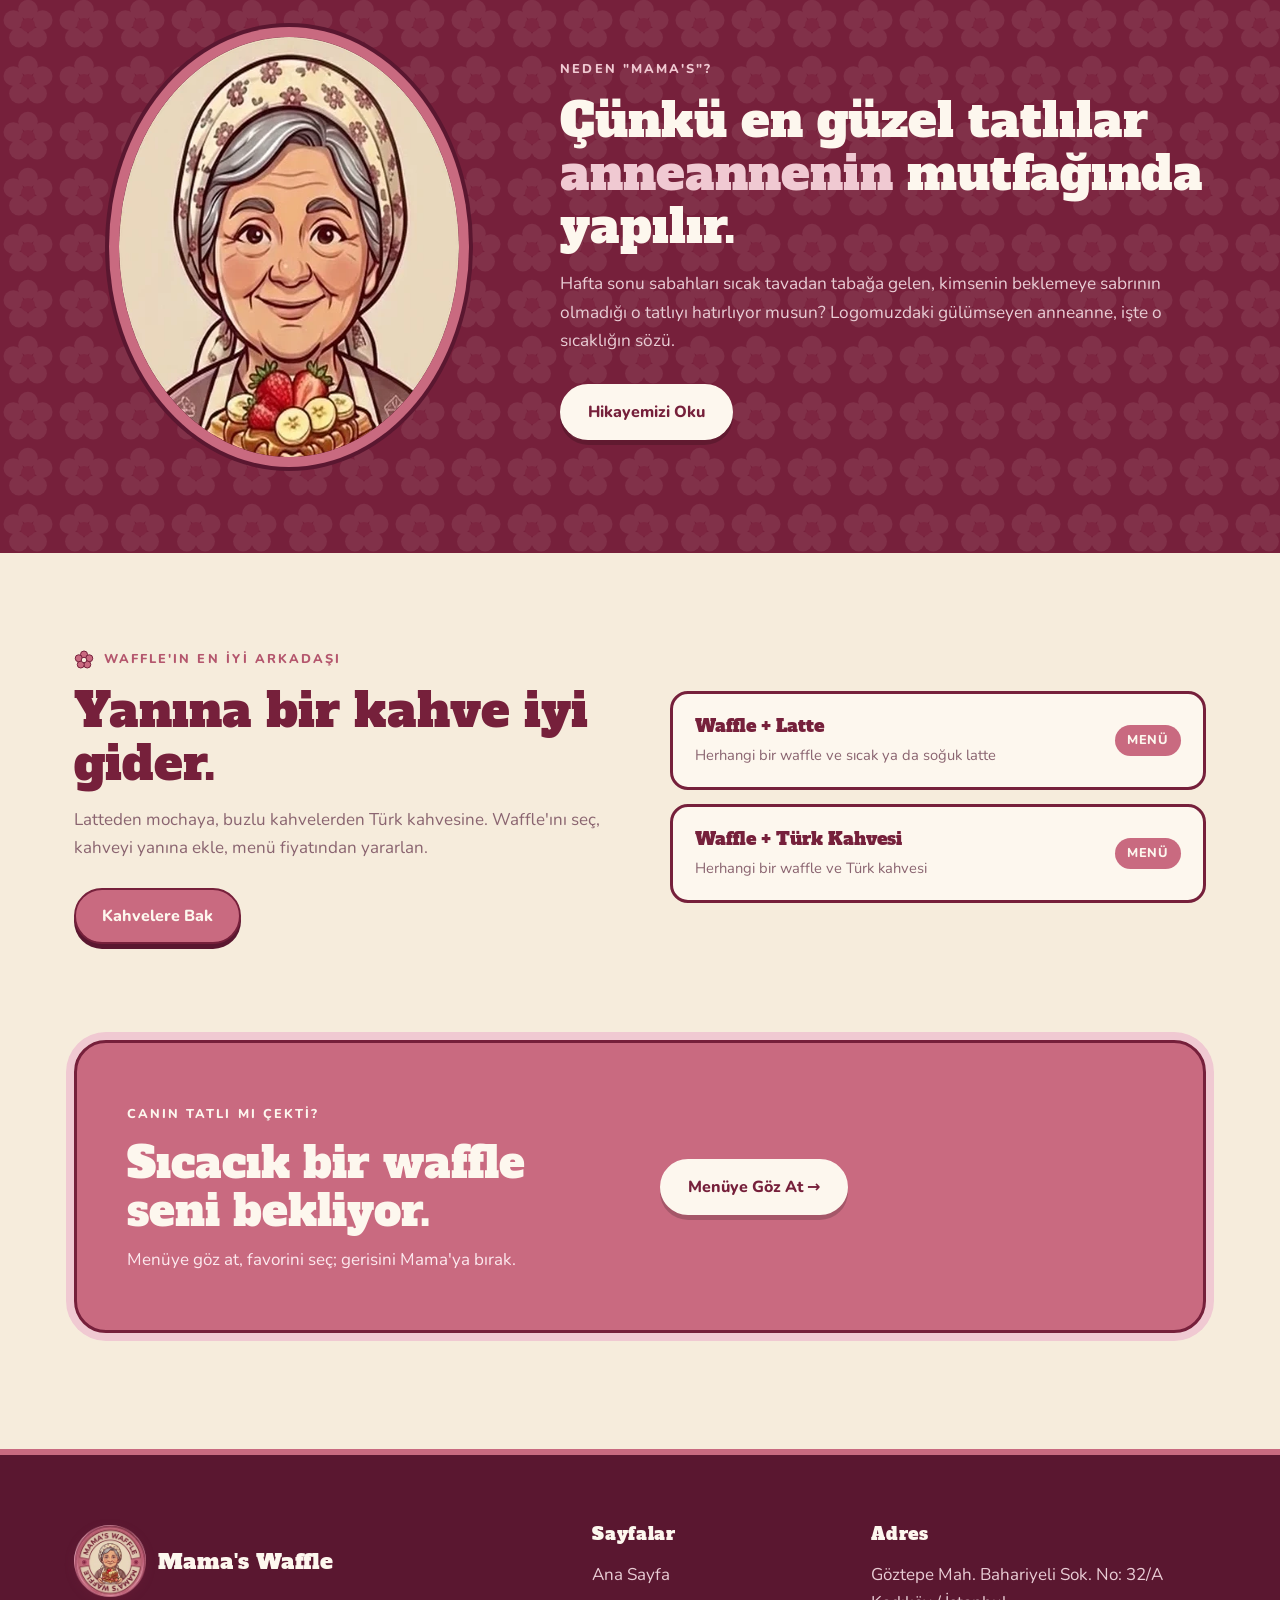
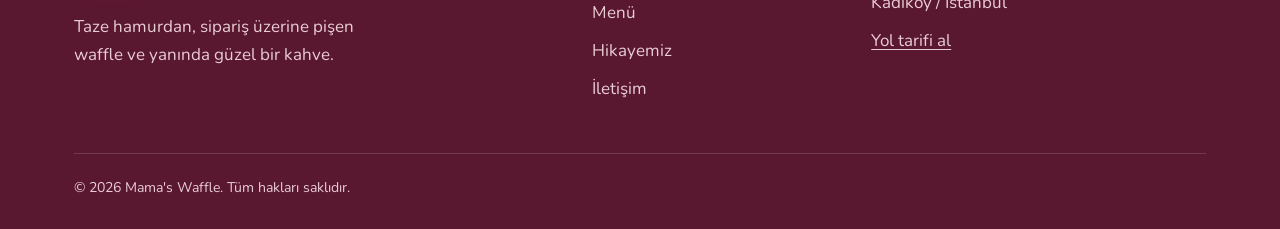
==== commit 01d51cc6: "Waffle adlarının sonundaki 'Waffle' yazısını kaldır Co-Authored-By: Claude Sonnet 5.5 <noreply@anthr" ====
--- a/index.html
+++ b/index.html
@@ -69,8 +69,8 @@
 
 <div class="marquee" aria-hidden="true">
   <div class="marquee-track">
-    <span>Taze Waffle</span><span>Choco Caramel Waffle</span><span>Taze Kahve</span><span>Dubai Night Waffle</span><span>Dondurmalı</span>
-    <span>Taze Waffle</span><span>Choco Caramel Waffle</span><span>Taze Kahve</span><span>Dubai Night Waffle</span><span>Dondurmalı</span>
+    <span>Taze Waffle</span><span>Choco Caramel</span><span>Taze Kahve</span><span>Dubai Night</span><span>Dondurmalı</span>
+    <span>Taze Waffle</span><span>Choco Caramel</span><span>Taze Kahve</span><span>Dubai Night</span><span>Dondurmalı</span>
   </div>
 </div>
 
@@ -83,7 +83,7 @@
     <div class="steps steps-wrap reveal">
       <div class="step"><div class="n">1</div><h3>Hamur her sabah taze</h3><p>Hazır karışım kullanmıyoruz. Hamurumuzu her gün kendimiz karıyoruz.</p></div>
       <div class="step"><div class="n">2</div><h3>Sipariş gelince pişer</h3><p>Waffle'ın dışı çıtır, içi yumuşak olsun diye her siparişi o an pişiriyoruz.</p></div>
-      <div class="step"><div class="n">3</div><h3>Seçtiğinle süslenir</h3><p>Dubai Night mı Choco Caramel mi, Crispy Dream mi Bonbonella mı? Seçim senin.</p></div>
+      <div class="step"><div class="n">3</div><h3>Seçtiğinle süslenir</h3><p>Dubai Night mı, Choco Caramel mi, Crispy Dream mi, Bonbonella mı? Seçim senin.</p></div>
     </div>
   </div>
 </section>
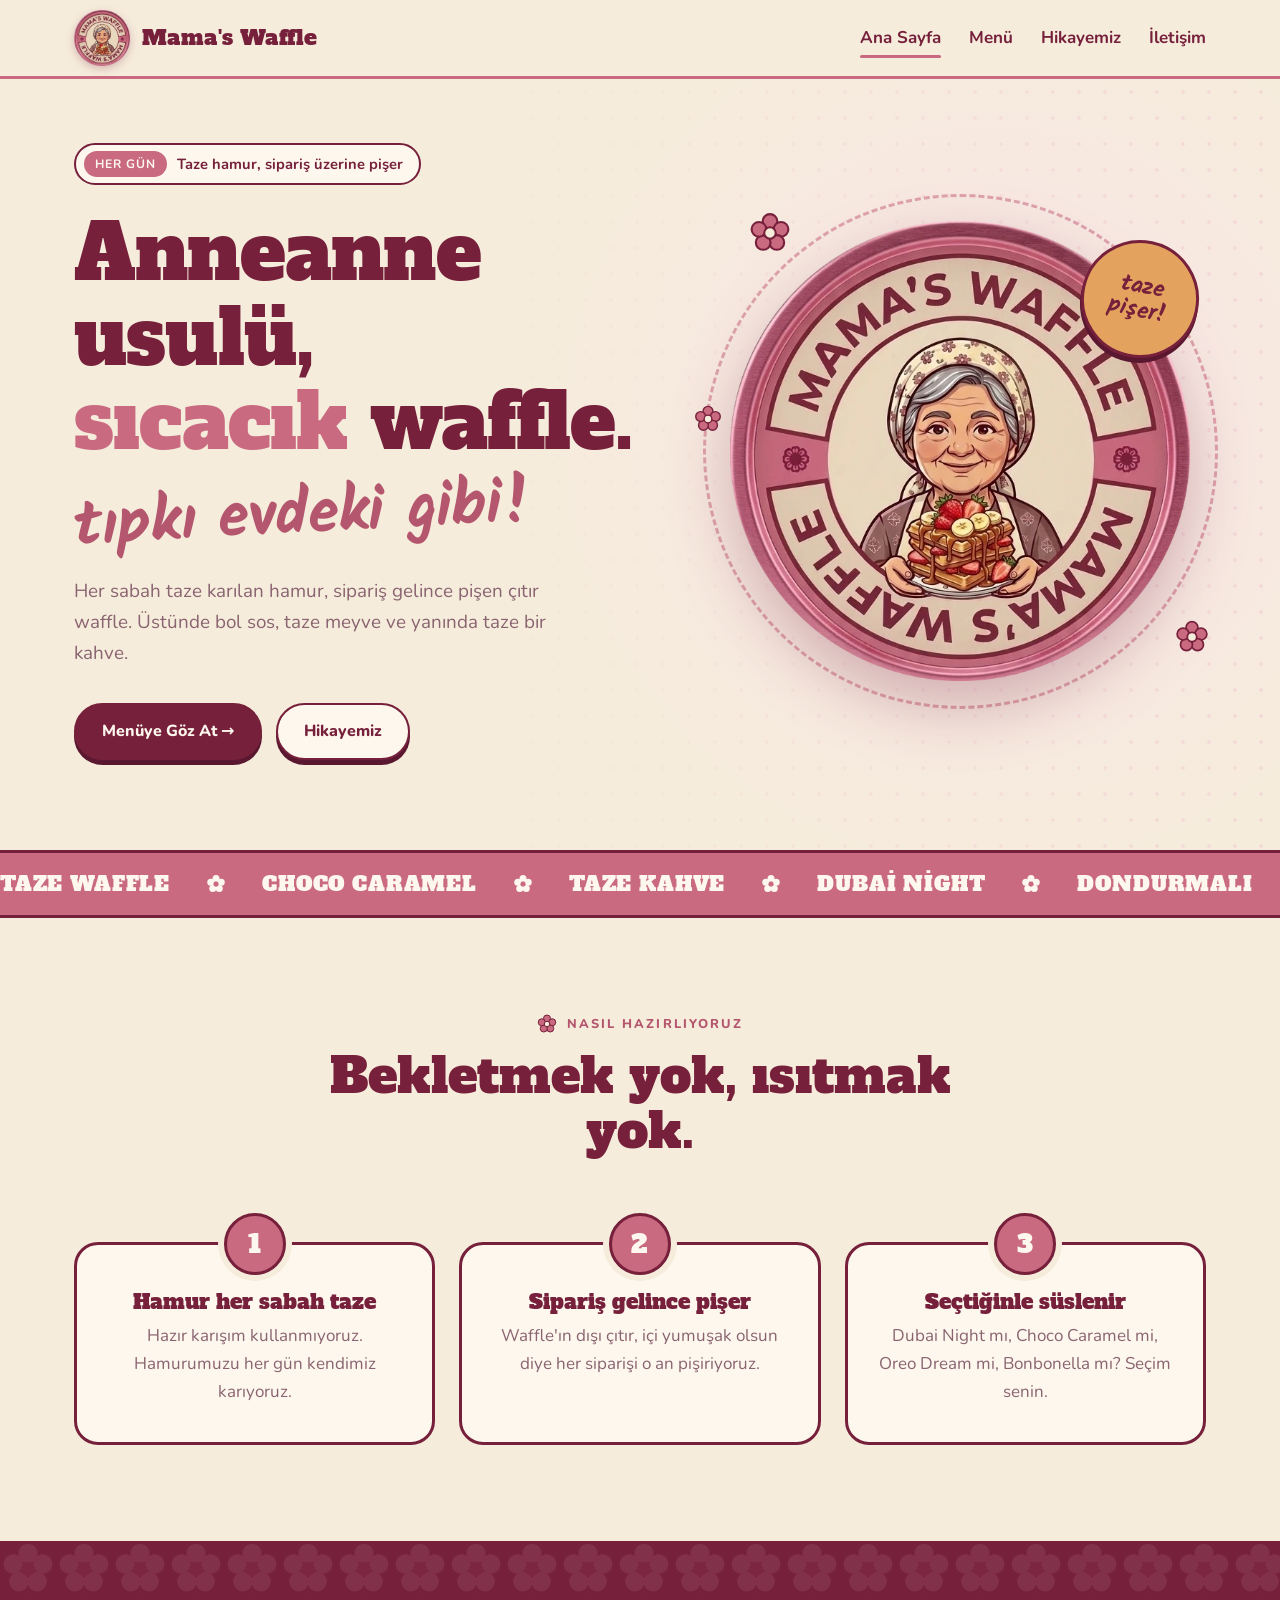
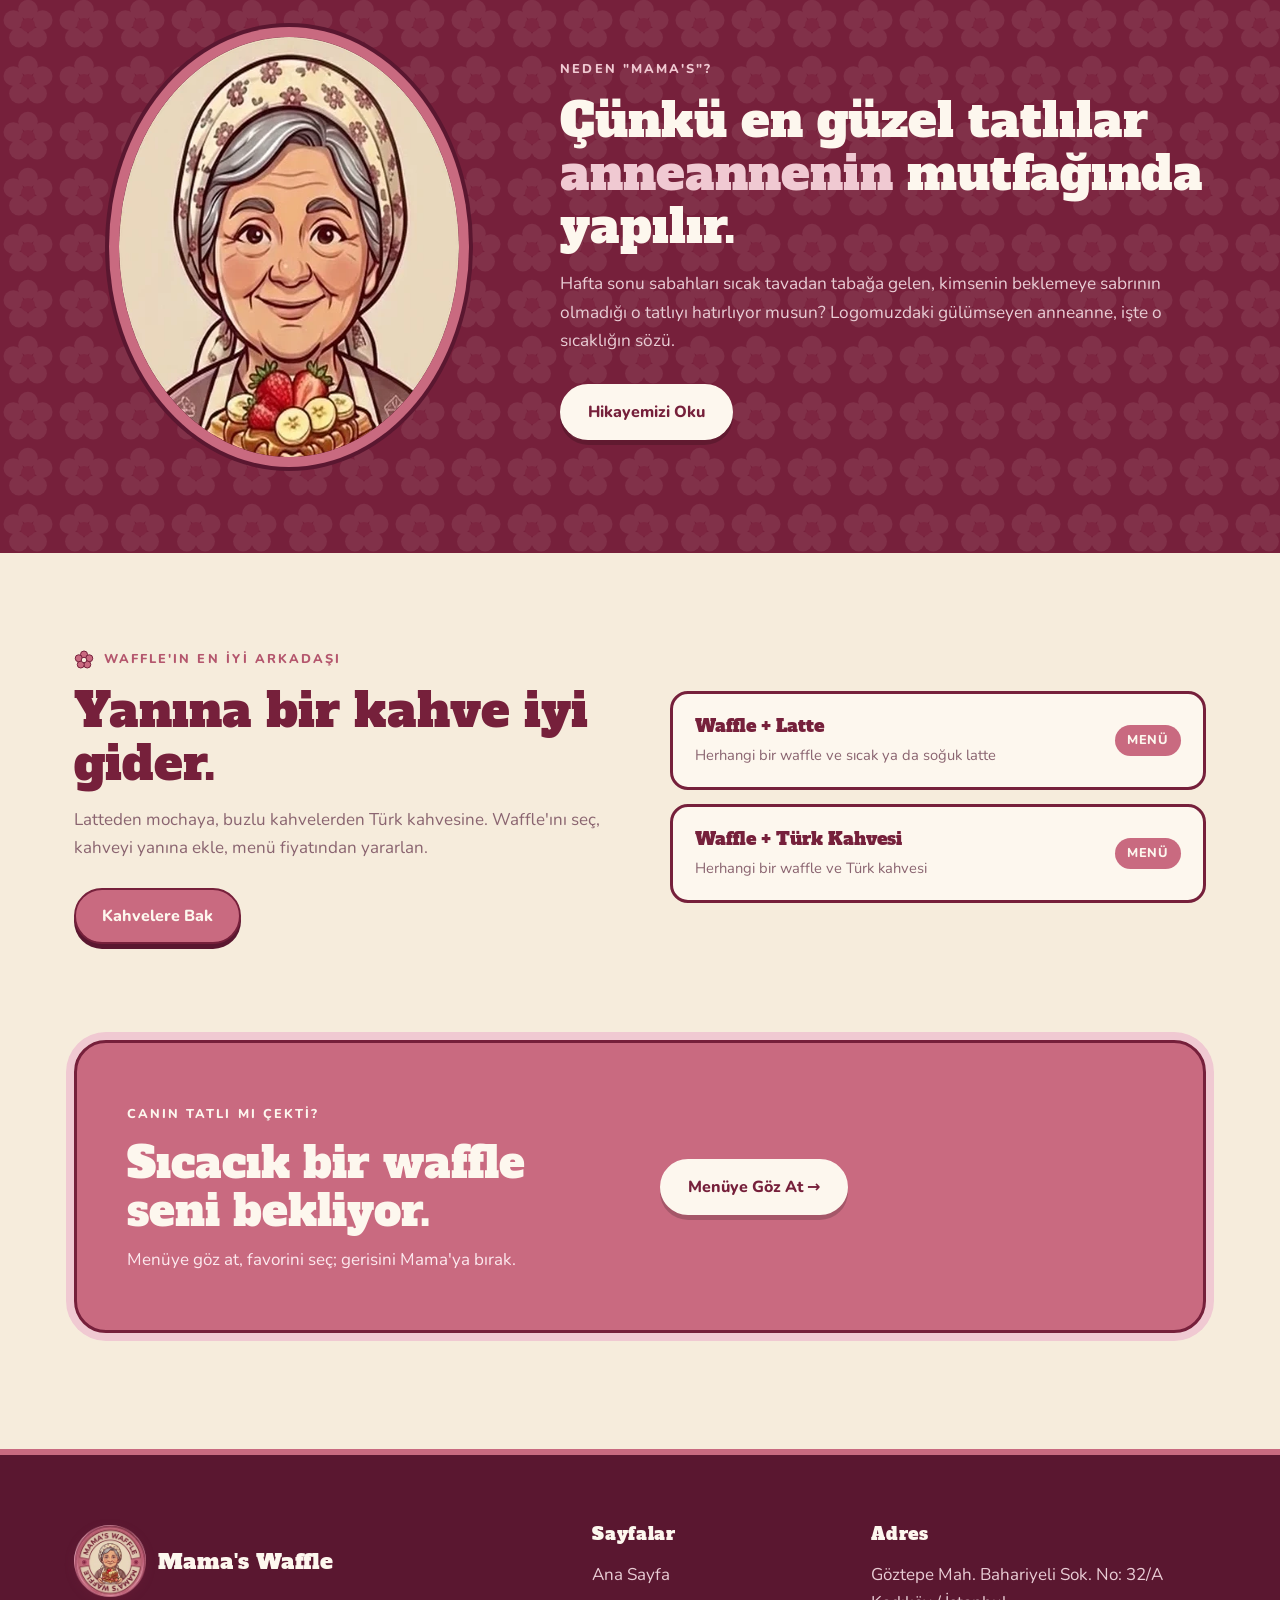
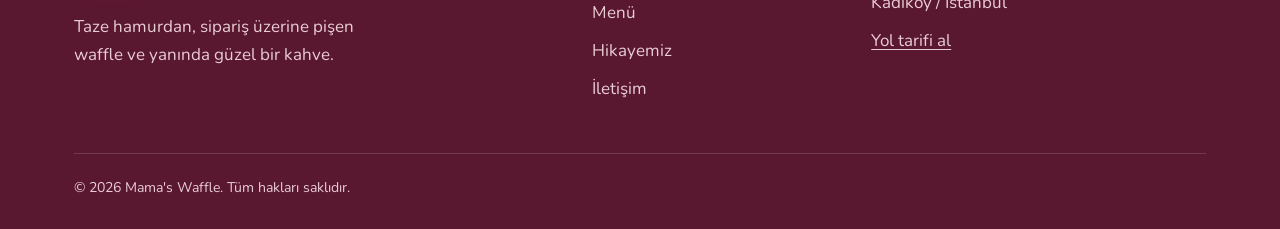
==== commit f4c86844: "Crispy Dream adını Oreo Dream yap Co-Authored-By: Claude Sonnet 5.5 <noreply@anthropic.com>" ====
--- a/index.html
+++ b/index.html
@@ -83,7 +83,7 @@
     <div class="steps steps-wrap reveal">
       <div class="step"><div class="n">1</div><h3>Hamur her sabah taze</h3><p>Hazır karışım kullanmıyoruz. Hamurumuzu her gün kendimiz karıyoruz.</p></div>
       <div class="step"><div class="n">2</div><h3>Sipariş gelince pişer</h3><p>Waffle'ın dışı çıtır, içi yumuşak olsun diye her siparişi o an pişiriyoruz.</p></div>
-      <div class="step"><div class="n">3</div><h3>Seçtiğinle süslenir</h3><p>Dubai Night mı, Choco Caramel mi, Crispy Dream mi, Bonbonella mı? Seçim senin.</p></div>
+      <div class="step"><div class="n">3</div><h3>Seçtiğinle süslenir</h3><p>Dubai Night mı, Choco Caramel mi, Oreo Dream mi, Bonbonella mı? Seçim senin.</p></div>
     </div>
   </div>
 </section>
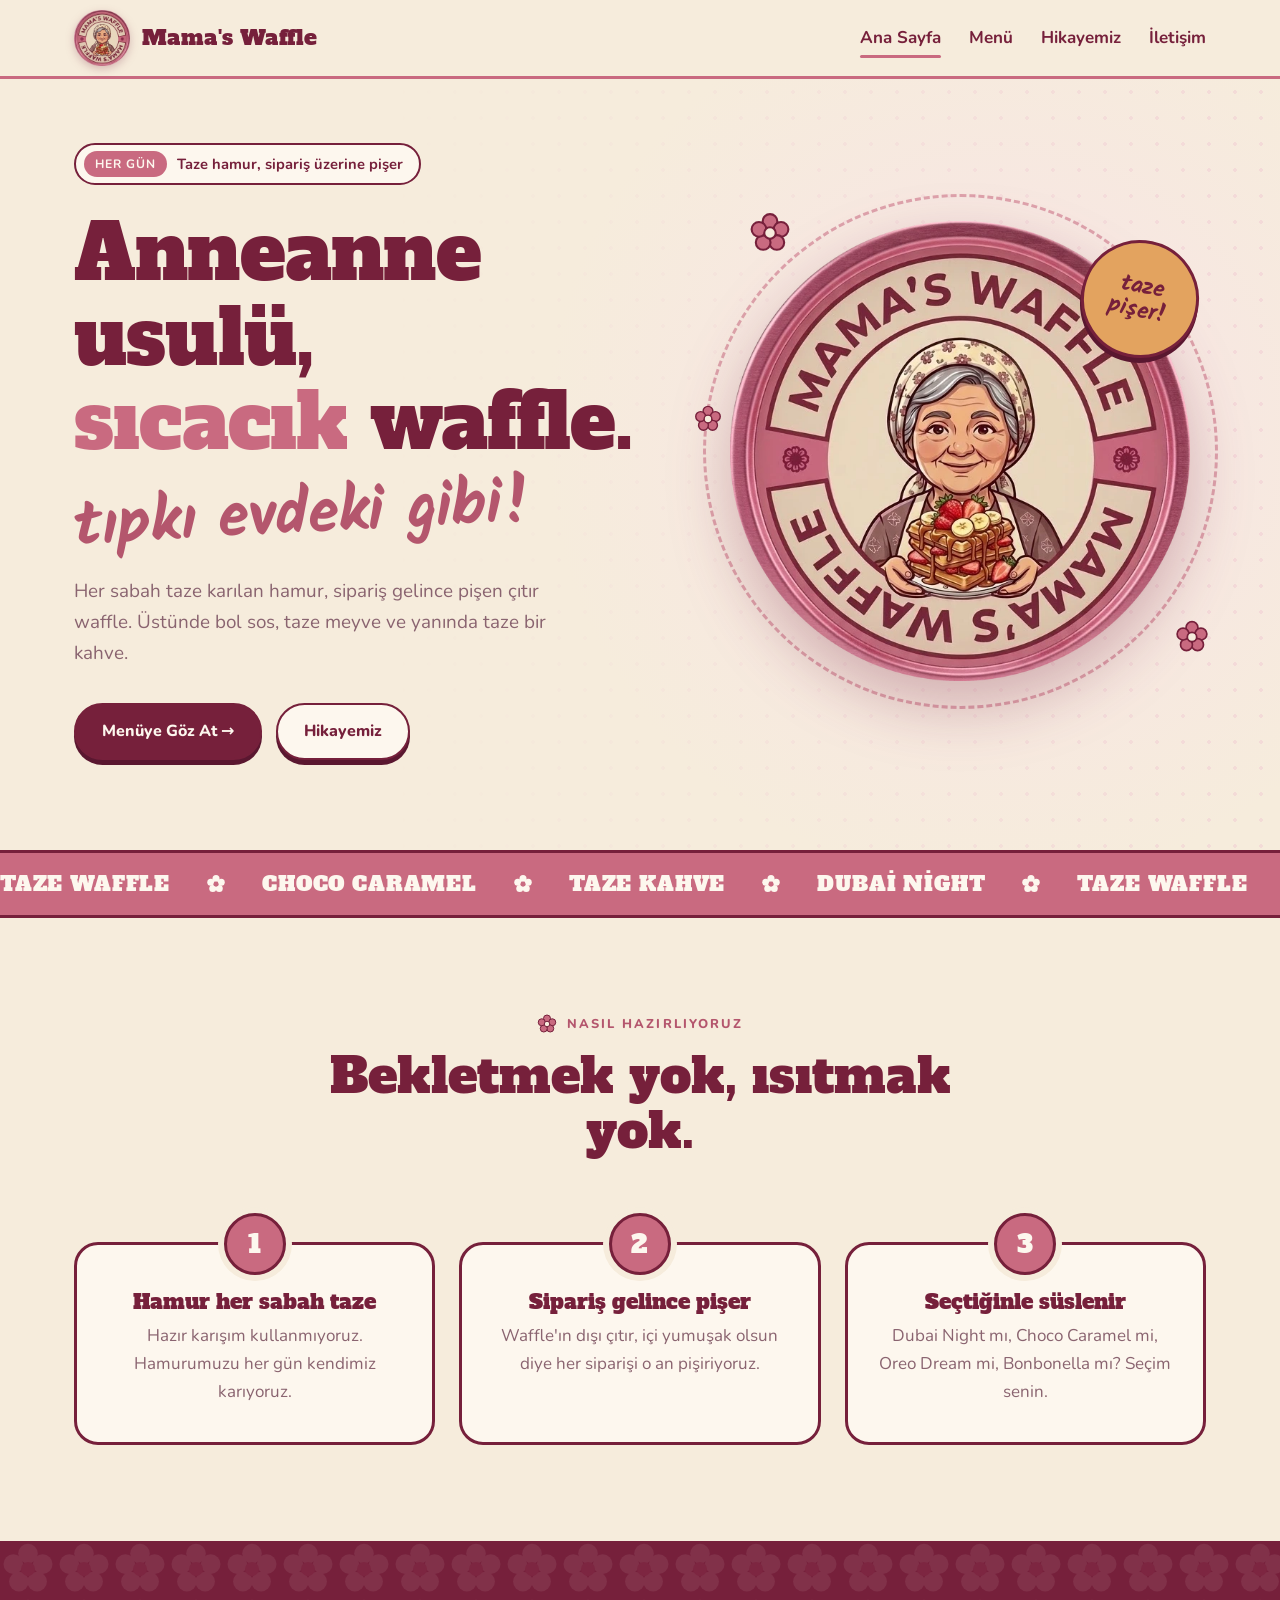
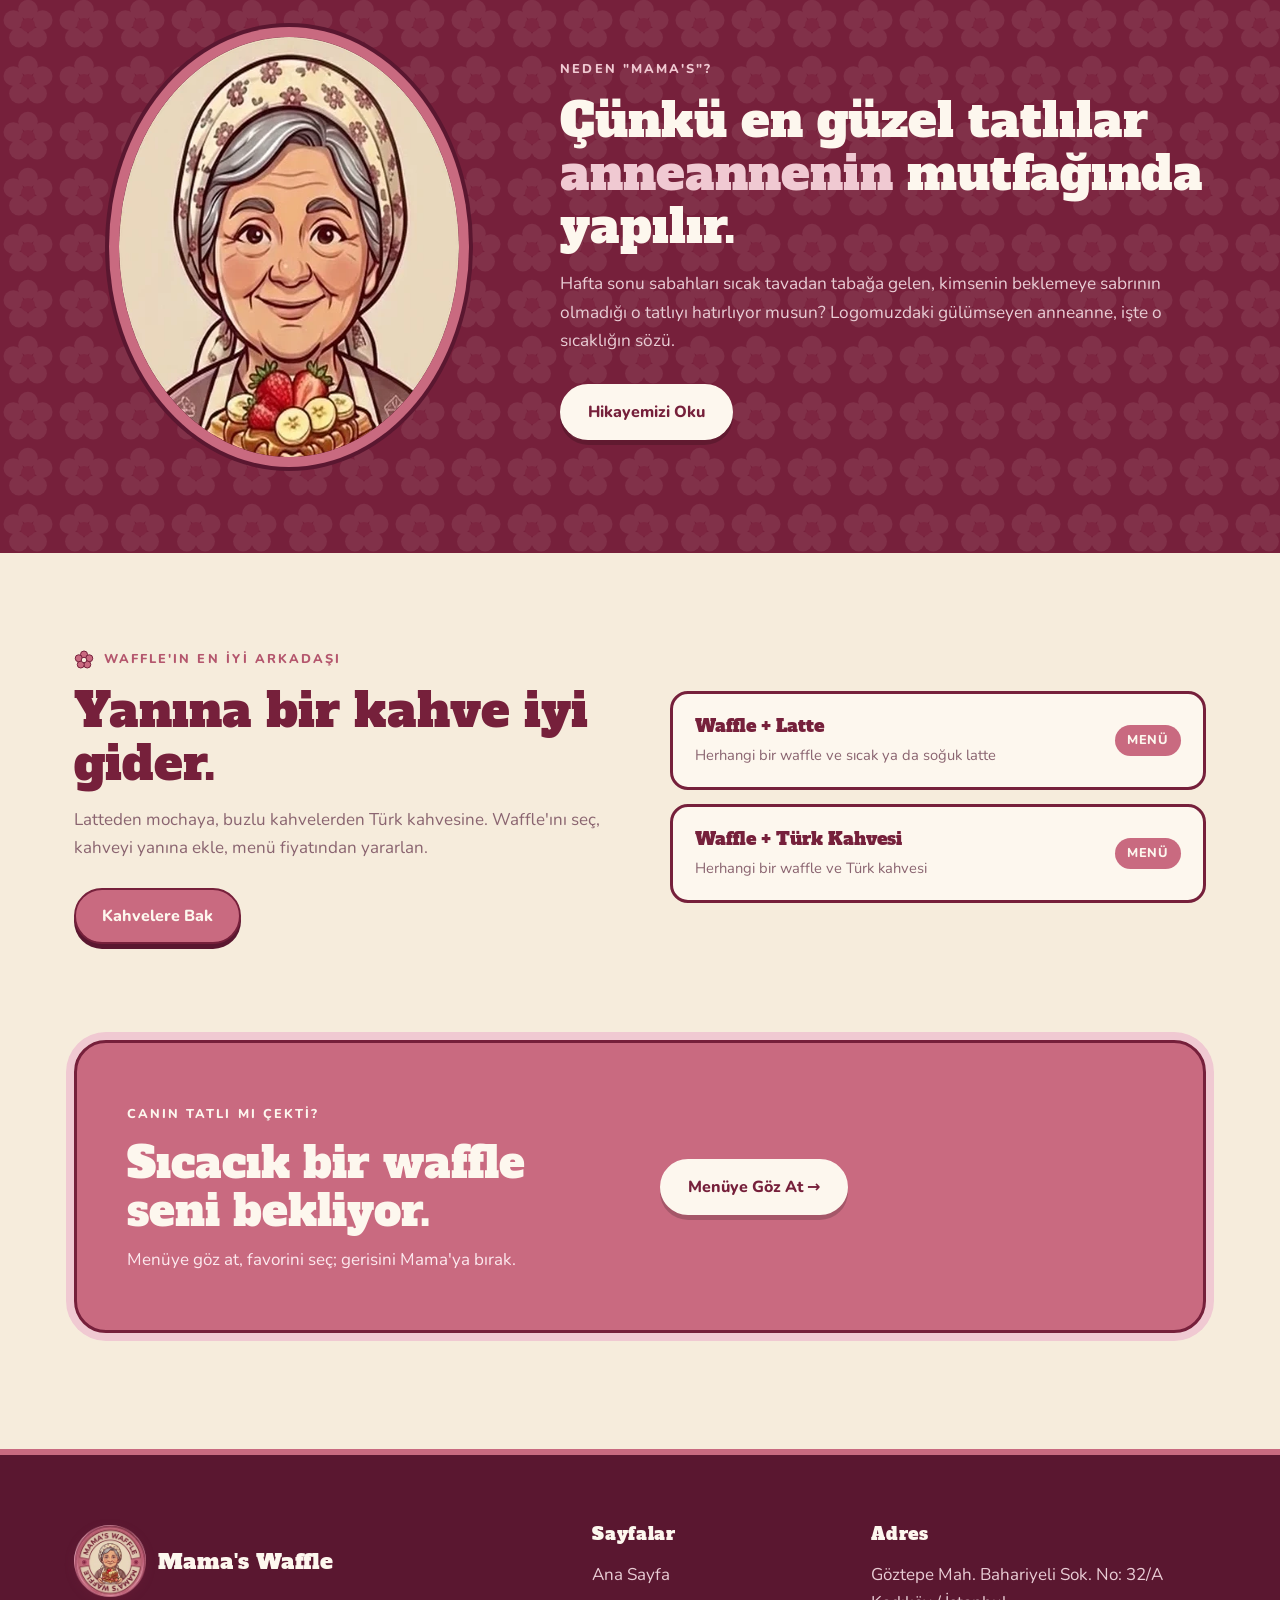
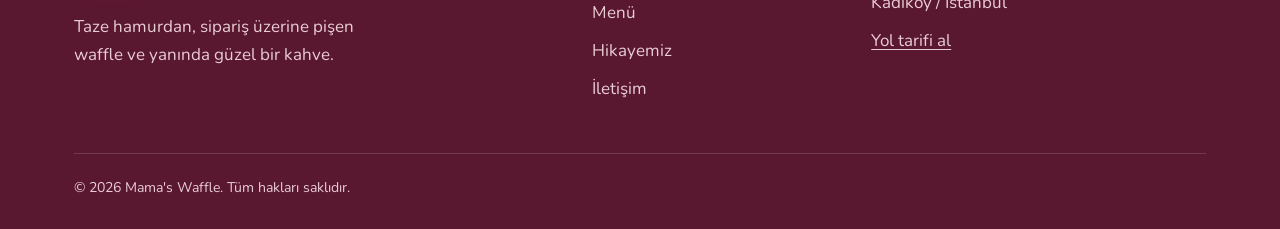
==== commit e962fa8c: "Waffle ekstralarını (dondurma, sos) kaldır Co-Authored-By: Claude Sonnet 5.5 <noreply@anthropic.com>" ====
--- a/index.html
+++ b/index.html
@@ -69,8 +69,8 @@
 
 <div class="marquee" aria-hidden="true">
   <div class="marquee-track">
-    <span>Taze Waffle</span><span>Choco Caramel</span><span>Taze Kahve</span><span>Dubai Night</span><span>Dondurmalı</span>
-    <span>Taze Waffle</span><span>Choco Caramel</span><span>Taze Kahve</span><span>Dubai Night</span><span>Dondurmalı</span>
+    <span>Taze Waffle</span><span>Choco Caramel</span><span>Taze Kahve</span><span>Dubai Night</span>
+    <span>Taze Waffle</span><span>Choco Caramel</span><span>Taze Kahve</span><span>Dubai Night</span>
   </div>
 </div>
 
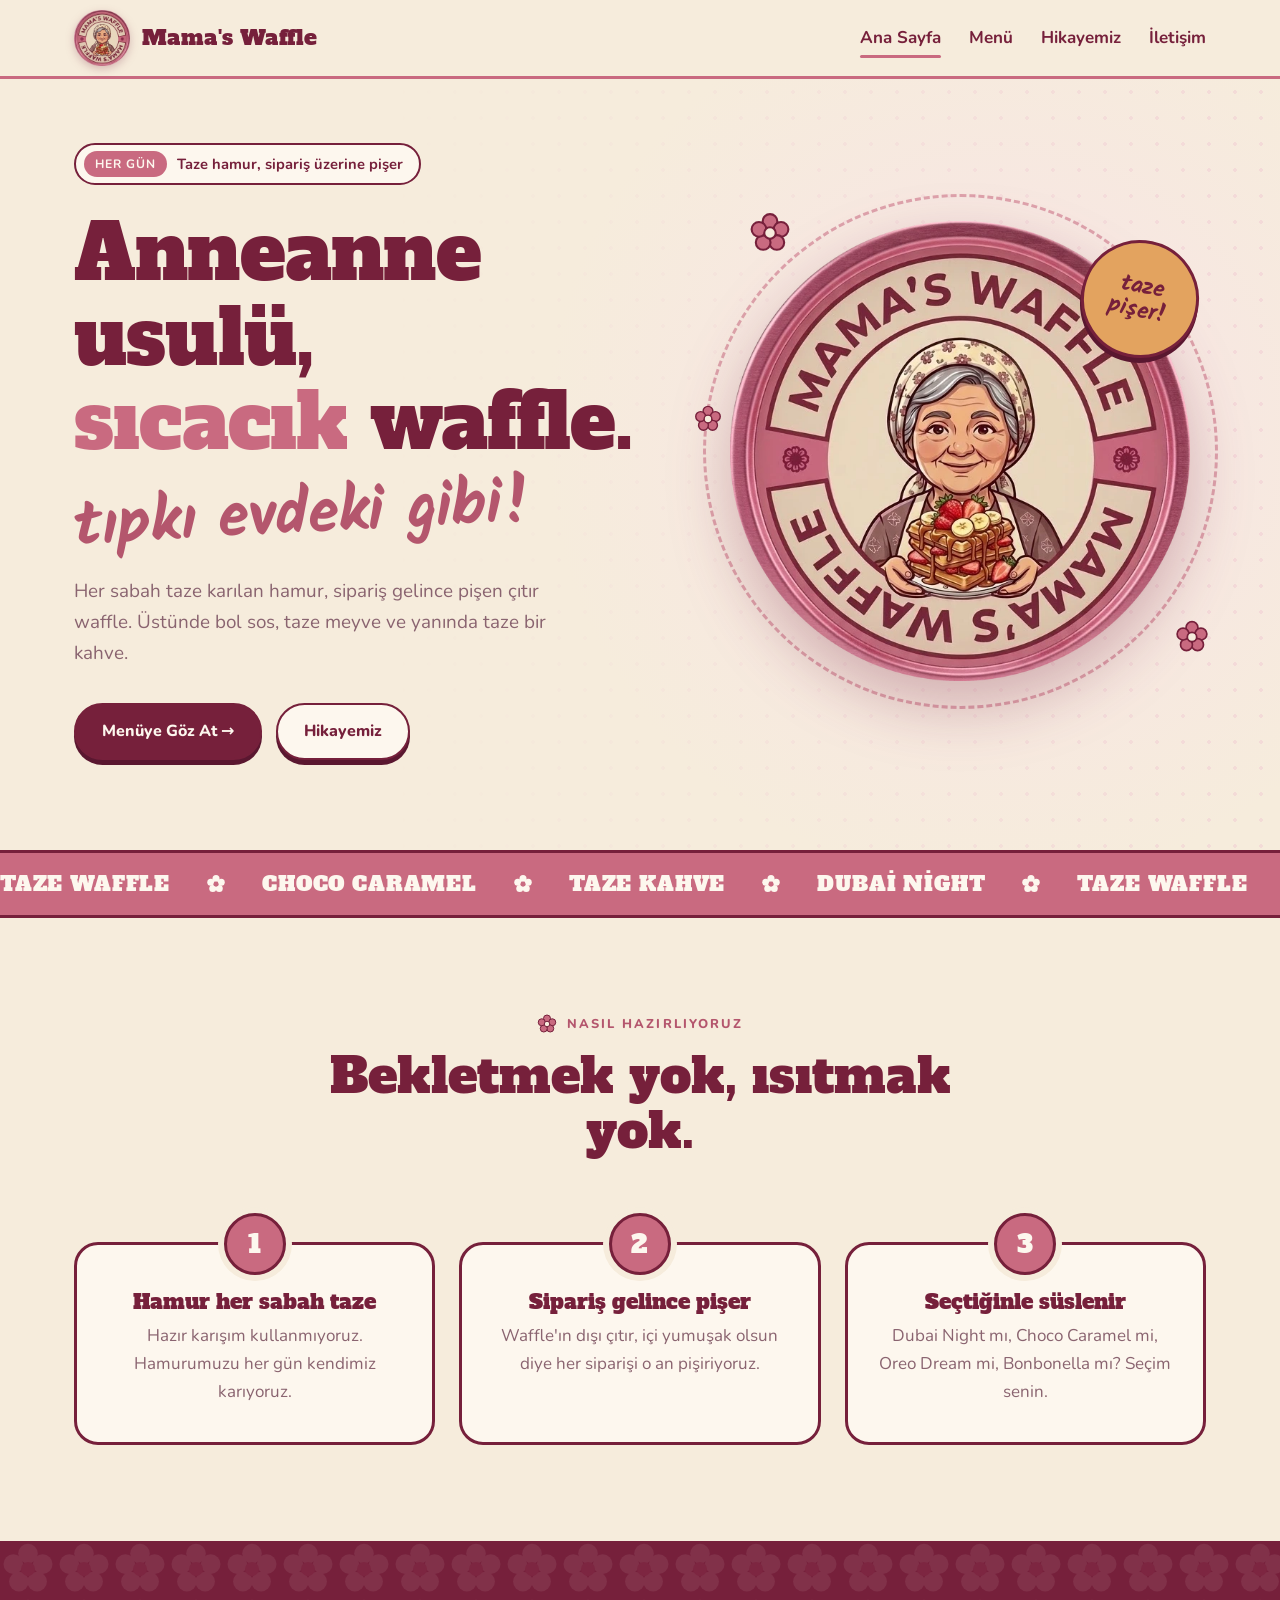
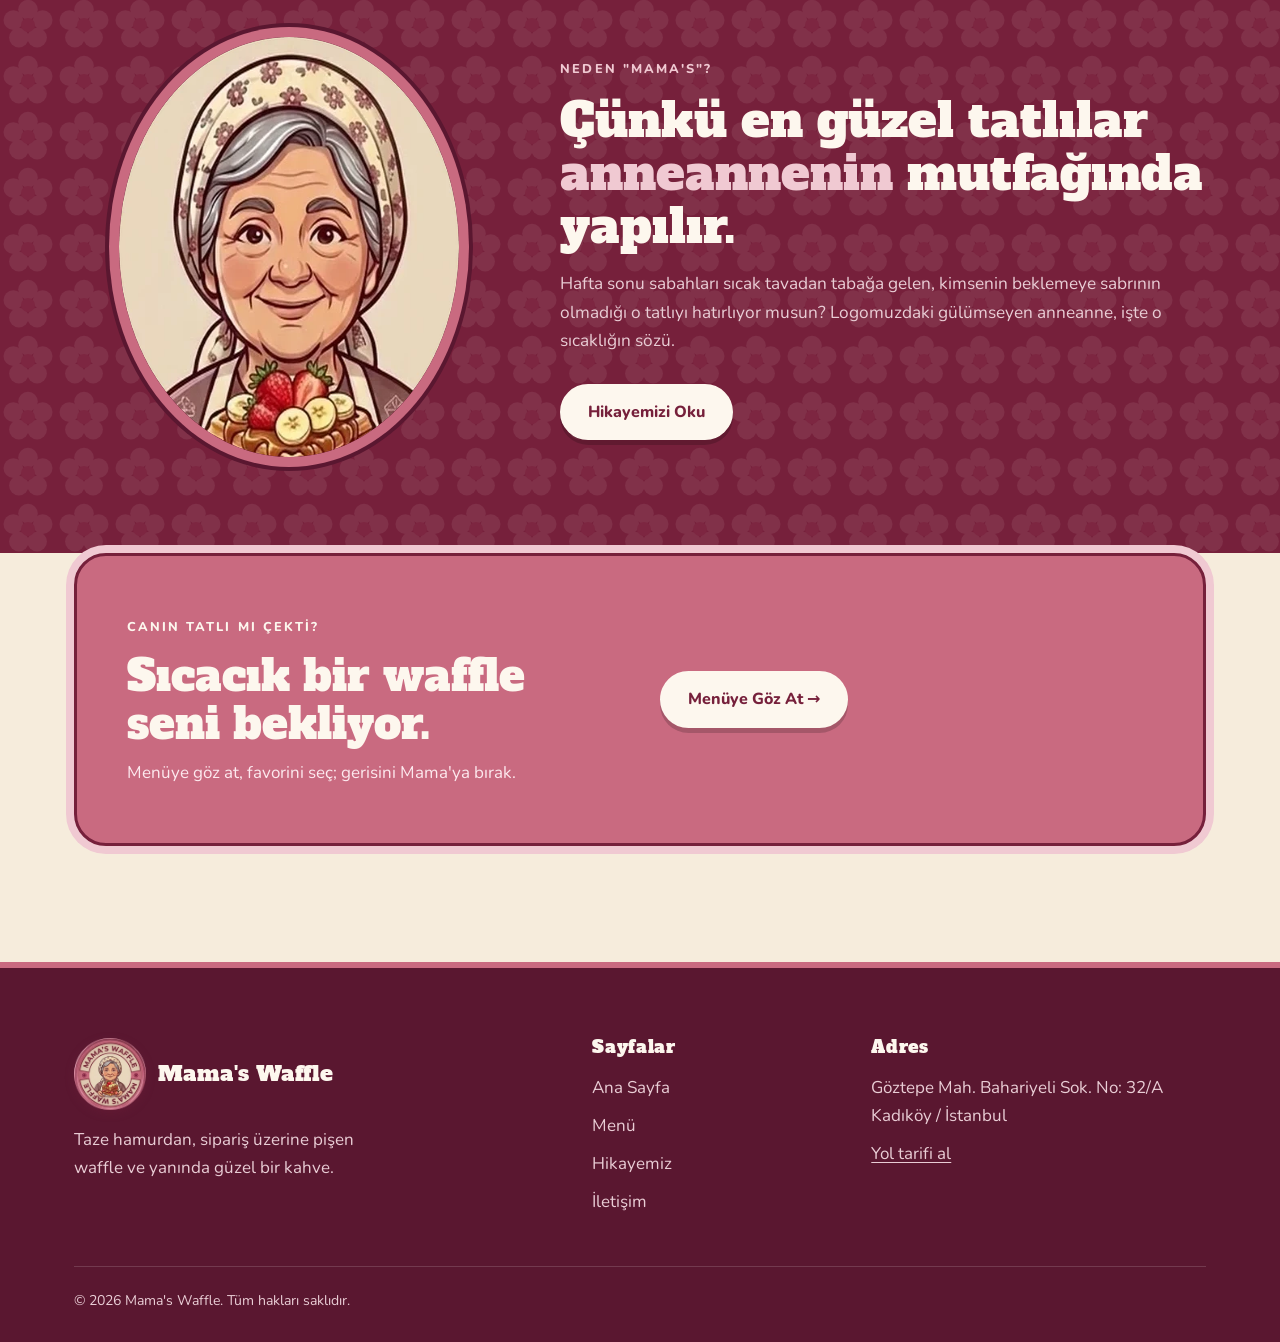
==== commit abed437e: "Ana sayfadan 'Yanına bir kahve iyi gider' bölümünü kaldır Co-Authored-By: Claude Sonnet 5.5 <noreply" ====
--- a/index.html
+++ b/index.html
@@ -101,21 +101,6 @@
   </div>
 </section>
 
-<section class="block">
-  <div class="container split">
-    <div class="reveal">
-      <span class="eyebrow"><i class="flower"></i>Waffle'ın en iyi arkadaşı</span>
-      <h2>Yanına bir kahve iyi gider.</h2>
-      <p>Latteden mochaya, buzlu kahvelerden Türk kahvesine. Waffle'ını seç, kahveyi yanına ekle, menü fiyatından yararlan.</p>
-      <a href="menu.html#sicak" class="btn rose" style="margin-top:26px">Kahvelere Bak</a>
-    </div>
-    <div class="combo reveal">
-      <div><span><b>Waffle + Latte</b><small>Herhangi bir waffle ve sıcak ya da soğuk latte</small></span><span class="p">Menü</span></div>
-      <div><span><b>Waffle + Türk Kahvesi</b><small>Herhangi bir waffle ve Türk kahvesi</small></span><span class="p">Menü</span></div>
-    </div>
-  </div>
-</section>
-
 <section class="block" style="padding-top:0">
   <div class="container">
     <div class="notify reveal">
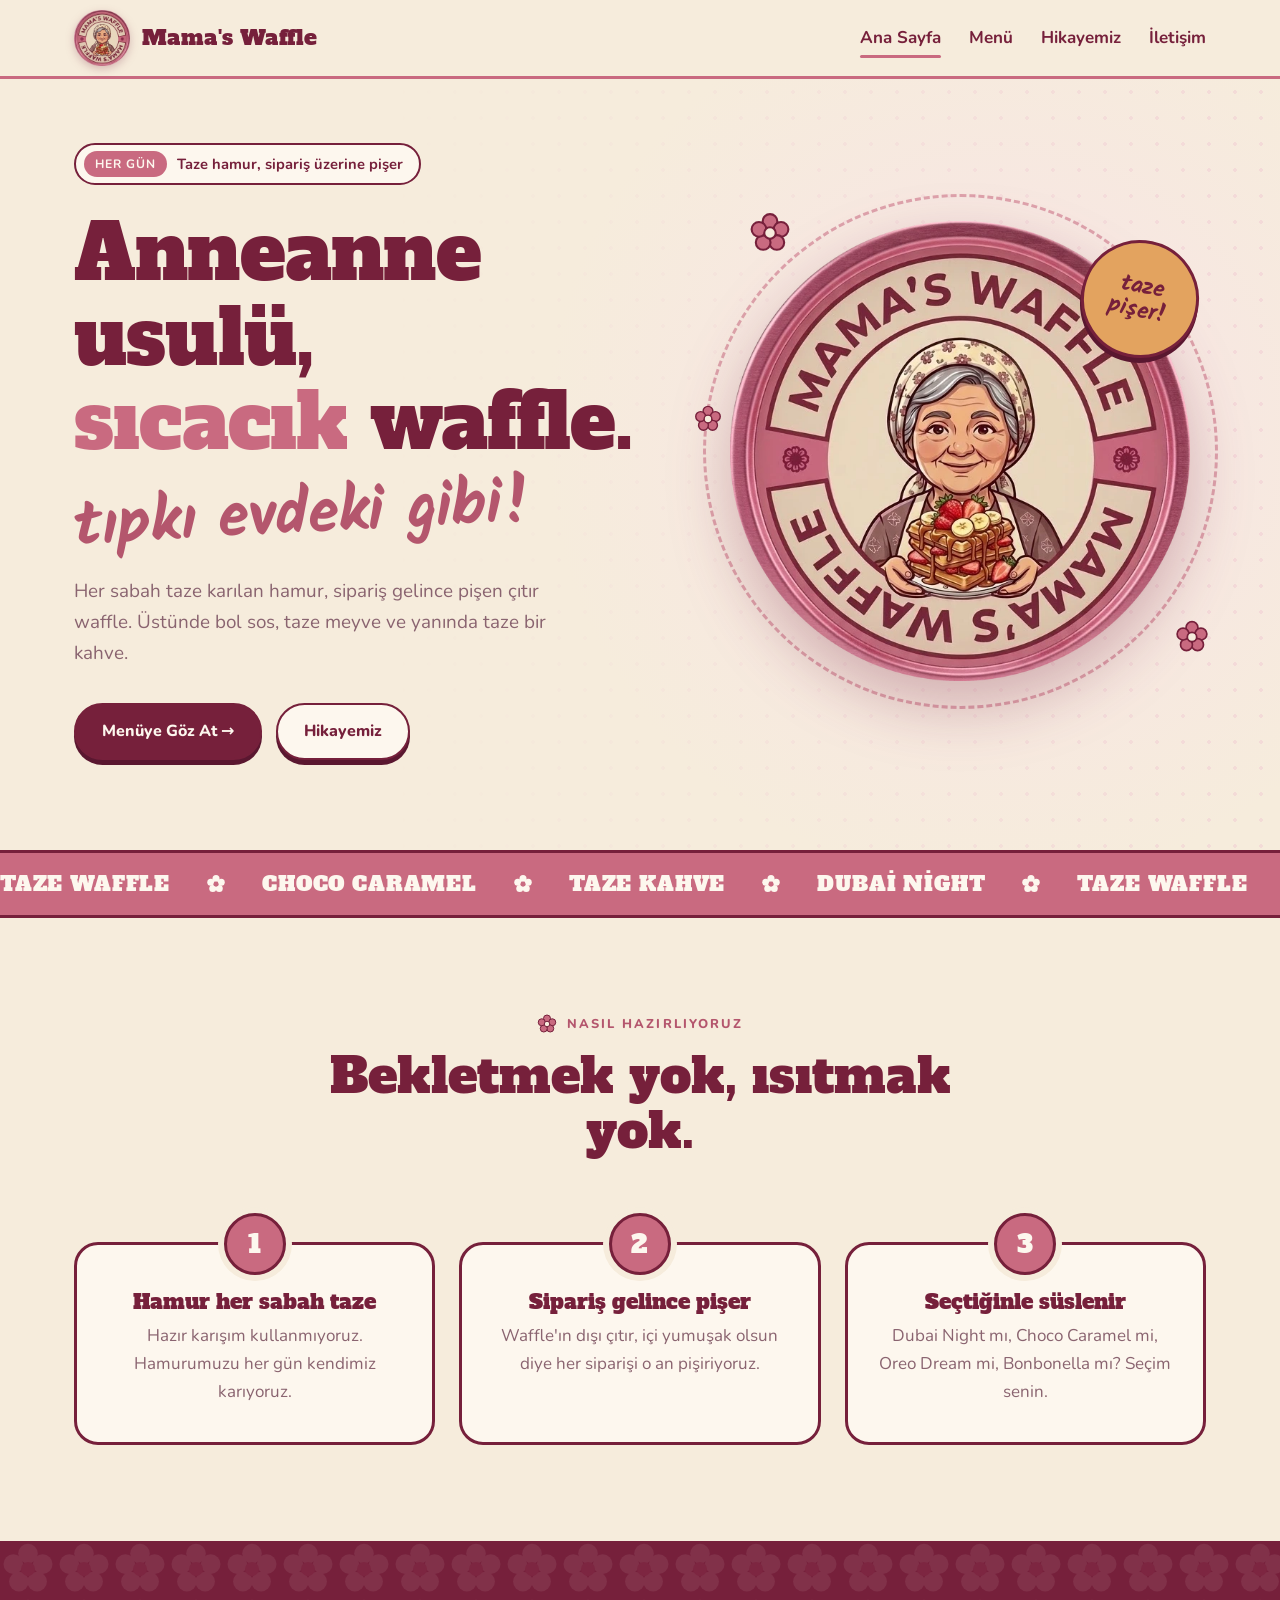
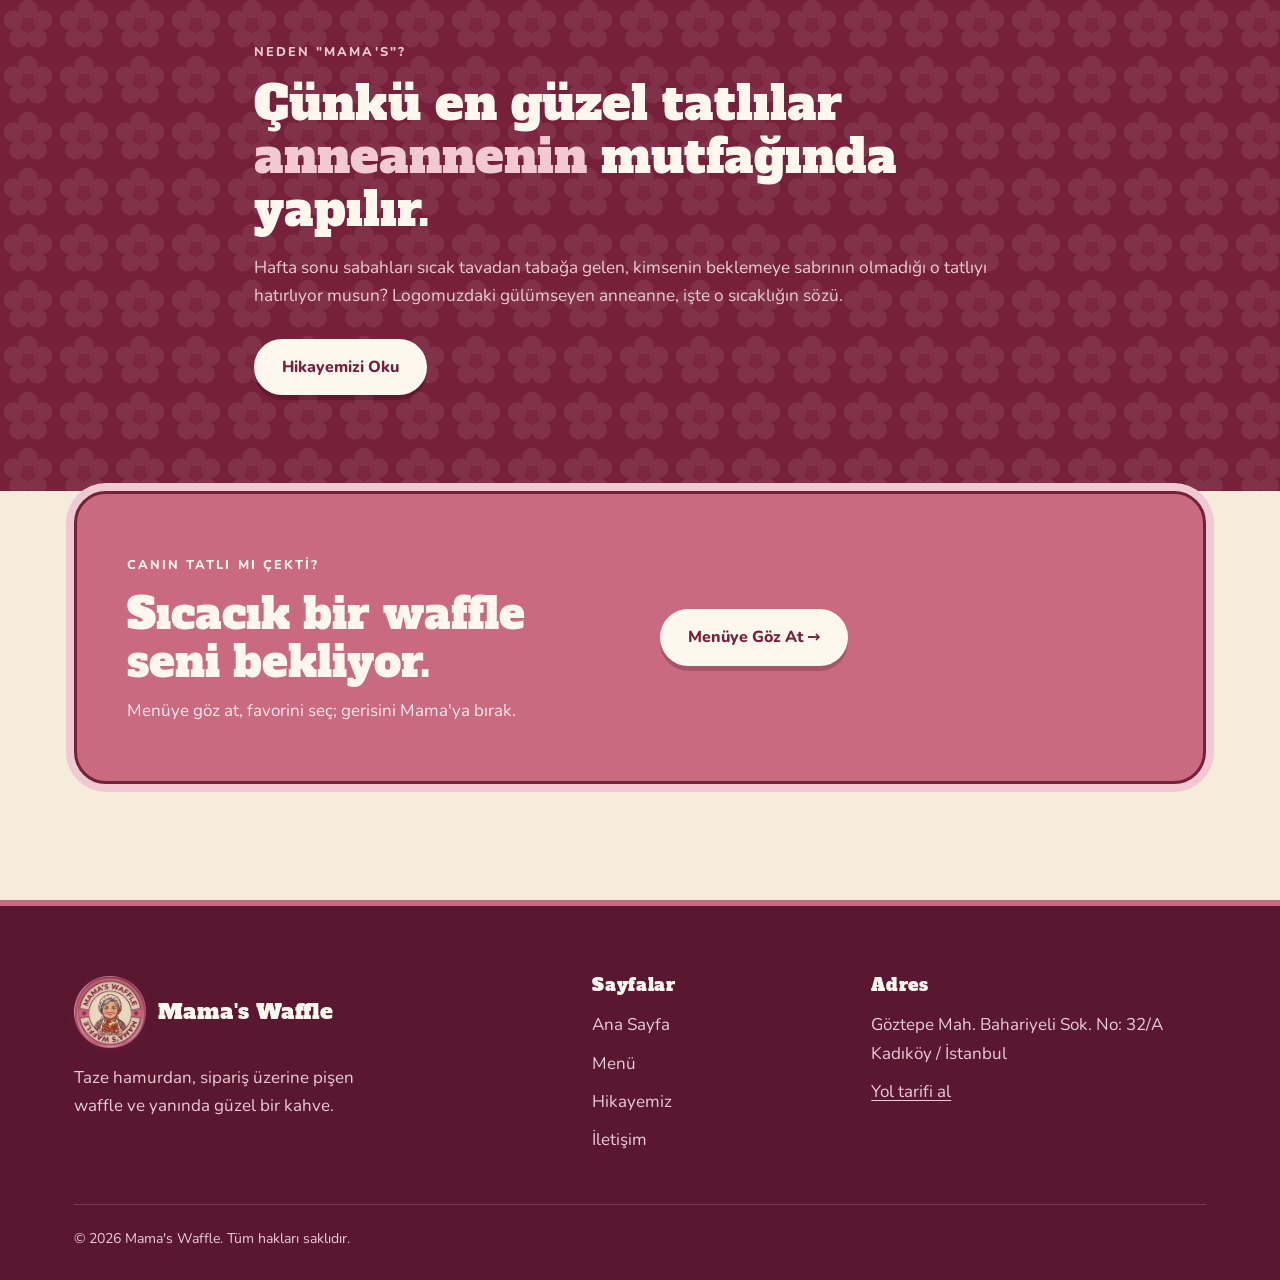
==== commit ee1d747f: "Neden Mama's bölümünden anneanne resmini kaldır Co-Authored-By: Claude Sonnet 5.5 <noreply@anthropic" ====
--- a/index.html
+++ b/index.html
@@ -91,7 +91,6 @@
 
 <section class="block mama-band">
   <div class="container grid">
-    <img class="portrait reveal" src="images/mama-portre.webp" alt="Mama's Waffle logosundaki anneanne" width="420" height="420" loading="lazy">
     <div class="reveal">
       <span class="eyebrow">Neden "Mama's"?</span>
       <h2>Çünkü en güzel tatlılar <em>anneannenin</em> mutfağında yapılır.</h2>
--- a/style.css
+++ b/style.css
@@ -143,7 +143,7 @@
 /* Mama bandı */
 .mama-band{background:var(--plum);color:var(--cream);position:relative;overflow:hidden}
 .mama-band::before{content:'';position:absolute;inset:0;opacity:.08;background:url(images/flower-cream.svg) 0 0/56px 56px}
-.mama-band .grid{display:grid;grid-template-columns:.8fr 1.2fr;gap:56px;align-items:center;position:relative}
+.mama-band .grid{display:grid;grid-template-columns:1fr;max-width:820px;gap:56px;align-items:center;position:relative}
 .mama-band h2{color:var(--paper);font-size:clamp(2rem,4vw,3rem)}
 .mama-band h2 em{font-style:normal;color:var(--rose-soft)}
 .mama-band p{color:#e9cdd5;margin:18px 0 28px;font-size:1.08rem}
